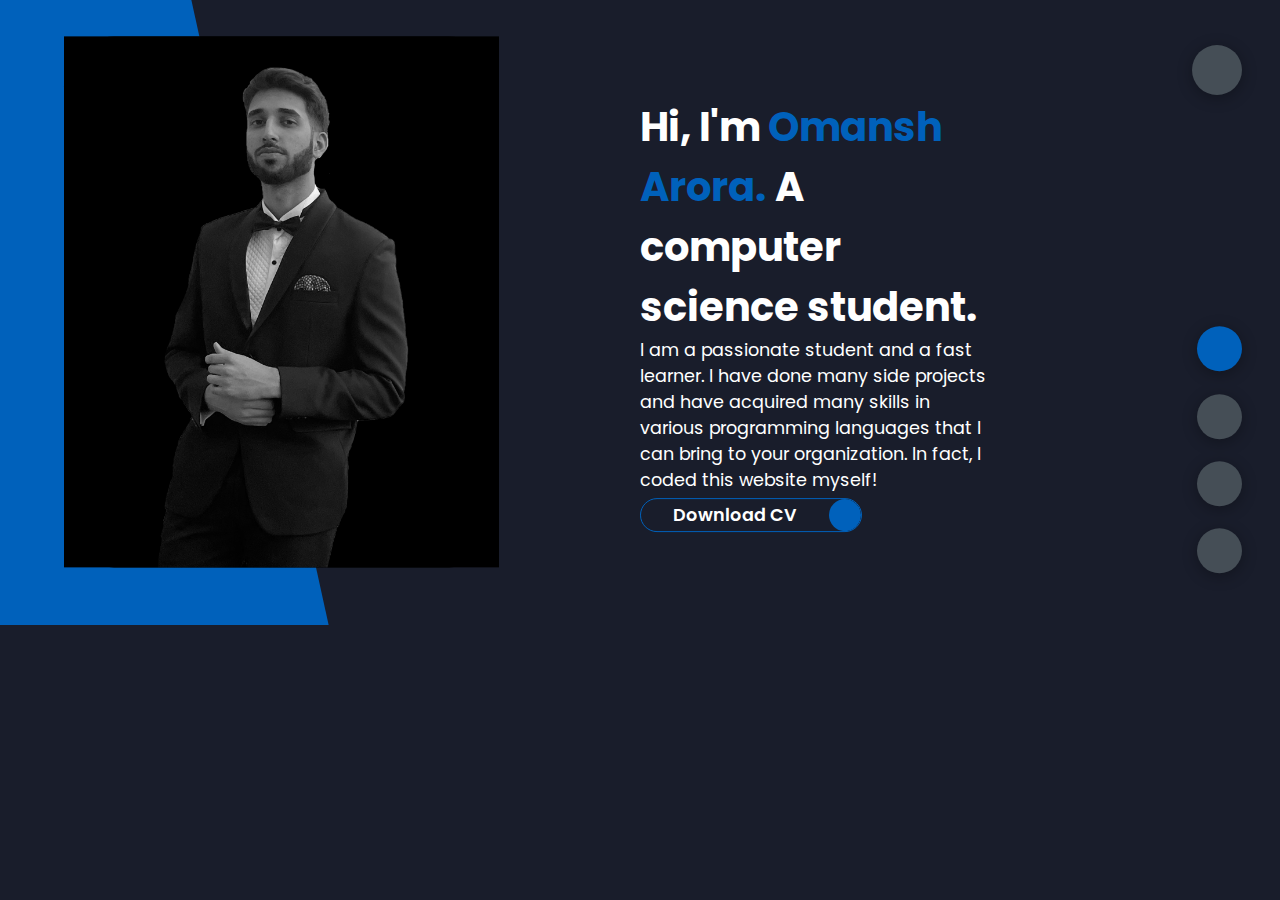
==== index.html @ 3473a6f6 "Update index.html" ====
<!DOCTYPE html>
<html lang="en">
<head>
    <meta charset="UTF-8">
    <meta http-equiv="X-UA-Compatible" content="IE=edge">
    <meta name="viewport" content="width=device-width, initial-scale=1.0">
    <title>Portfolio</title>
    <link rel = "stylesheet" href = "styles/styles.css">
    <link rel="stylesheet" href="https://cdnjs.cloudflare.com/ajax/libs/font-awesome/6.1.1/css/all.min.css" integrity="sha512-KfkfwYDsLkIlwQp6LFnl8zNdLGxu9YAA1QvwINks4PhcElQSvqcyVLLD9aMhXd13uQjoXtEKNosOWaZqXgel0g==" crossorigin="anonymous" referrerpolicy="no-referrer" />    <link rel="preconnect" href="https://fonts.googleapis.com">
    <link rel="preconnect" href="https://fonts.gstatic.com" crossorigin>
    <link href="https://fonts.googleapis.com/css2?family=Poppins:ital,wght@0,400;0,500;0,600;1,400&display=swap" rel="stylesheet">
</head>
<body class = "main-content">

    <header class="section sec1 header active1" id = home>
        <div class = "header-content">
            <div class="left-header">
                <div class="h-shape"></div>
                <div class="image">
                    <img src="img/hero.PNG" alt="">
                </div>
            </div>
        
            <div class="right-header">
                <h1 class="name">
                    Hi, I'm <span>Omansh Arora.</span>
                    A computer science student.
                </h1>
                <p>
                    I am a passionate student and a fast learner. I have done many side projects and have acquired many skills in various programming languages that I can bring to your organization. In fact, I coded this website myself!
                </p>
                <div class="btn-con">
                    <a href="cv/Omansh Arora - Resume.docx" class="main-btn" download="">
                        <span class="btn-text">Download CV</span>
                        <span class="btn-icon">
                        <i class="fas fa-download"></i>
                        </span>
                    </a>
                </div>
            </div>
        </div>
    </header>
    <main>
        <section class="section sec2 about" id = about>
            <div class="main-title">
                <h2>
                    About <span> me</span><span class="bg-text">my stats</span>
                </h2>
            </div>
            <div class="about-container">
                <div class="left-about">
                    <h4>Information About Me</h4>
                    <p>I am a student at SFU pursuing Bachelor's degree in Computer Science (3rd year).  In my most recent role, I had the opportunity to work at Electronic Arts as an Associate Software Developer. I am proficient in C++, Python & JAVA and my passion for IT is visible in the many side projects I have been working on including this personal e-portfolio, android app development etc.
                    <div class="btn-con">    
                        <a href="cv/Omansh Arora - Resume.docx" class="main-btn" download="">
                            <span class="btn-text">Download CV</span>
                            <span class="btn-icon">
                            <i class="fas fa-download"></i>
                            </span>
                        </a>
                    </div>
                </div>
                <div class="right-about">
                    <div class="about-item">
                        <div class="abt-text">
                            <p class="large-text">Various</p>
                            <p class="small-text">Projects<br />Completed</p>
                        </div>
                    </div>
                    <div class="about-item">
                        <div class="abt-text">
                            <p class="large-text">6+</p>
                            <p class="small-text">Languages<br />Profiency</p>
                        </div>
                    </div>
                    <div class="about-item">
                        <div class="abt-text">
                            <p class="large-text">CompTIA A+</p>
                            <p class="small-text">Certified<br /></p>
                        </div>
                    </div>
                    <div class="about-item">
                        <div class="abt-text">
                            <p class="large-text">2+</p>
                            <p class="small-text">years of experience<br /></p>
                        </div>
                    </div>
                </div>
            </div>
            <div class="about-stats">
                <h4 class="stat-title">My skills</h4>
                <div class="progress-bars">
                    <div class="progress-bar">
                        <p class="prog-title">Web Development (HTML, CSS, JavaScript, NodeJS, React)</p>
                        <div class="progress-con">
                            <p class="prog-text">70%</p>
                            <div class="progress">
                                <span class="html"></span>
                            </div>
                        </div>
                    </div>
                    <div class="progress-bar">
                        <p class="prog-title">C++</p>
                        <div class="progress-con">
                            <p class="prog-text">70%</p>
                            <div class="progress">
                                <span class="c"></span>
                            </div>
                        </div>
                    </div>
                    <div class="progress-bar">
                        <p class="prog-title">Python</p>
                        <div class="progress-con">
                            <p class="prog-text">70%</p>
                            <div class="progress">
                                <span class="py"></span>
                            </div>
                        </div>
                    </div>
                    <div class="progress-bar">
                        <p class="prog-title">Java</p>
                        <div class="progress-con">
                            <p class="prog-text">70%</p>
                            <div class="progress">
                                <span class="java"></span>
                            </div>
                        </div>
                    </div>
                    <div class="progress-bar">
                        <p class="prog-title">OOP</p>
                        <div class="progress-con">
                            <p class="prog-text">60%</p>
                            <div class="progress">
                                <span class="OOP"></span>
                            </div>
                        </div>
                    </div>
                    <div class="progress-bar">
                        <p class="prog-title">Servers / Rest API</p>
                        <div class="progress-con">
                            <p class="prog-text">50%</p>
                            <div class="progress">
                                <span class="DS"></span>
                            </div>
                        </div>
                    </div>
                    
                </div>
            </div>
            <h4 class="stat-title">My Timeline</h4>
            <div class="timeline">
                <div class="timeline-item">
                    <div class="tl-icon">
                        <i class="fas fa-briefcase"></i>
                    </div>
                    <p class="tl-duration">2021-2022</p>
                    <h5>Associate Software Engineer Co-op<span> Electronic Arts</span></h5>
                    <p class="tl-desc">
                        -	Created an automated testing suite for a web application using Python<br>
                        -	Created and deployed a Docker container for isolated testing<br>
                        -	Created a python wrapper library to imporve ease-of-use and efficiency<br>
                    </p>
                </div>
                <div class="timeline-item">
                    <div class="tl-icon">
                        <i class="fas fa-briefcase"></i>
                    </div>
                    <p class="tl-duration">2021-2022</p>
                    <h5>IT Specialist<span> SFU</span></h5>
                    <p class="tl-desc">
                        -	Solved and escalated service tickets through online ticketing software<br>
                        -	Assisted professors and students with issues over the phone<br>
                        -	Assisted walk-in students and professors with technology related problems<br>
                        -	Went to classrooms and lecture halls to troubleshoot problems<br>
                        -	Set up audio equipment for performances and meetings<br>
                    </p>
                </div>
                <div class="timeline-item">
                    <div class="tl-icon">
                        <i class="fas fa-briefcase"></i>
                    </div>
                    <p class="tl-duration">2019-2021</p>
                    <h5>Office Manager<span> Jerry Brar Mortgages</span></h5>
                    <p class="tl-desc">
                        -	Created Facebook and Instagram Ads that boosted new clients 45%<br>
                        -	Configured and created new mortgage applications with higher efficiency<br>
                        -	Created and monitored online forms and e-signature files<br>
                        -	Data entry and analysis that improved clarity and time management<br>
                        -	Maintained client-to-broker relations that brought in 68% more positive testimonials<br>
                        -	Provided basic IT and troubleshooting support<br>

                    </p>
                </div>
            </div>
        </section>
        <section class="section sec3 portfolio" id = portfolio>
            <div class="main-title">
                <h2>
                    My <span>Portfolio</span><span class="bg-text">my work</span>
                </h2>
                <p class="port-text">Here is some work I've done in various programming languages.</p>
                <div class="portfolios">
                    <div class ="port-item">
                        <div class="img">
                            <img src="img/papp.jpg" alt="parent app">
                        </div>
                        <div class="hover-items">
                            <h3>My github - all my projects</h3>
                            <div class="icons">
                                <a href="https://github.com/omansh-arora?tab=repositories" target="_blank" class="icon">
                                    <i class = "fab fa-github"></i>
                                </a>
                            </div>
                        </div>
                    </div>
                    
                </div>
            </div>
        </section>
        <section class="section sec5 contact" id = contact>
            <div class="contact-container">  
                <div class="main-title">
                    <h2>
                        contact <span> me</span><span class="bg-text">my stats</span>
                    </h2>
                </div>
                <div class="contact-content-con">
                    <div class="left-contact">
                        <h4>Contact me here</h4>
                        
                        <div class="contact-info">
                            <div class="contact-item">
                                <div class="icon">
                                    <i class = "fas fa-envelope"></i>
                                    Email
                                </div>
                                <p>
                                    : omansharora@yahoo.com
                                </p>
                            </div>
                            <div class="contact-item">
                                <div class="icon">
                                    <i class = "fas fa-phone"></i>
                                    Mobile
                                </div>
                                <p>
                                    : (778) 994-4215
                                </p>
                            </div>
                            <div class="contact-item">
                                <div class="icon">
                                    <i class = "fas fa-map-marker-alt"></i>
                                    Location
                                </div>
                                <p>
                                    : Surrey, BC, Canada
                                </p>
                            </div>
                            <div class="contact-item">
                                <div class="icon">
                                    <i class = "fas fa-graduation-cap"></i>
                                    Education
                                </div>
                                <p>
                                    : Simon Fraser University
                                </p>
                            </div>
                            <div class="contact-item">
                                <div class="icon">
                                    <i class = "fas fa-globe"></i>
                                    Languages
                                </div>
                                <p>
                                    : English, Hindi, Punjabi
                                </p>
                            </div>
                        </div>
                        <div class="contact-icons">
                            <div class="contact-icon">
                                <a href="fb" target="https://www.linkedin.com/in/omansh-arora-6a01951b4/">
                                    <i class="fab fa-linkedin"></i>
                                </a>
                                <a href="fb" target="https://github.com/omansh-arora?tab=repositories">
                                    <i class="fab fa-github"></i>
                                </a>

                            </div>
                        </div>

                    </div>
                    <div class="right-contact">
                        <form class = "contact-form" id="contact-form" data-netlify="true" method = "post">
                            <div class="input-control i-c-2">
                                <input type="text" required placeholder="YOUR NAME" name = "name">
                                <input type="email" required placeholder="YOUR EMAIL" name = "mail">
                            </div>
                            <div class="input-control">
                                <input type="text" required placeholder="ENTER SUBJECT" name = subject>
                            </div>
                            <div class="input-control">
                                <textarea name="message" id="" cols="15" rows="8" placeholder="Message here..."></textarea>
                            </div>
                                <button type = "submit" class="sbt-btn" form="contact-form"><div class="sbt-text">Submit</div></button>
                        </form>
                    </div>
                </div>
            </div>  
        </section>
    </main>

    <div class="controlls">
        <div class="control control-1 active-btn" data-id="home">
            <i class="fas fa-home"></i>
        </div>
        <div class="control control-2" data-id="about">
            <i class="fas fa-user"></i>
        </div>
        <div class="control control-3" data-id="portfolio">
            <i class="fas fa-briefcase"></i>
        </div>
        <div class="control control-4" data-id="contact">
            <i class="fas fa-envelope-open"></i>
        </div>
    </div>

    <div class="theme-btn">
        <i class="fas fa-adjust"></i>
    </div>
    
    <script src = "app.js"></script>
</body>
</html>
---- styles/styles.css ----
* {
  margin: 0;
  padding: 0;
  -webkit-box-sizing: border-box;
          box-sizing: border-box;
  list-style: none;
}

/* width */
::-webkit-scrollbar {
  width: 20px;
}

/* Track */
::-webkit-scrollbar-track {
  -webkit-box-shadow: inset 0 0 5px grey;
          box-shadow: inset 0 0 5px grey;
  border-radius: 10px;
}

/* Handle */
::-webkit-scrollbar-thumb {
  background: var(--color-secondary);
  border-radius: 10px;
}

:root {
  --color-primary: #191d2b;
  --color-secondary: #0061bb;
  --color-white: #FFFFFF;
  --color-black: #000;
  --color-grey0: #f8f8f8;
  --color-grey-1: #dbe1e8;
  --color-grey-2: #b2becd;
  --color-grey-3: #6c7983;
  --color-grey-4: #454e56;
  --color-grey-5: #2a2e35;
  --color-grey-6: #12181b;
  --br-sm-2: 14px;
  --tranny: all .4s ease-in-out;
  --box-shadow-1: 0 3px 15px rgba(0,0,0,.3)
;
}

.light-mode {
  --color-primary: #FFFFFF;
  --color-secondary: #08a765;
  --color-white: #454e56;
  --color-black: #000;
  --color-grey0: #f8f8f8;
  --color-grey-1: #6c7983;
  --color-grey-2: #6c7983;
  --color-grey-3: #6c7983;
  --color-grey-4: #454e56;
  --color-grey-5: #f8f8f8;
  --color-grey-6: #12181b;
  --br-sm-2: 14px;
  --tranny: all .4s ease-in-out;
  --box-shadow-1: 0 3px 15px rgba(0,0,0,.3)
;
}

body {
  background-color: var(--color-primary);
  font-family: 'Poppins', sans-serif;
  font-size: 1.1rem;
  color: var(--color-white);
  -webkit-transition: var(--tranny);
  transition: var(--tranny);
}

a {
  display: inline-block;
  text-decoration: none;
  color: inherit;
  font-family: inherit;
}

header {
  min-height: 100vh;
  color: var(--color-white);
}

section {
  min-height: 100vh;
  width: 100%;
  position: absolute;
  left: 0;
  top: 0;
  padding: 3rem 10rem;
}

.section {
  -webkit-transform: translateY(-100%) scale(0);
          transform: translateY(-100%) scale(0);
  -webkit-transition: var(--tranny);
  transition: var(--tranny);
  background-color: var(--color-primary);
}

.sec1 {
  display: none;
  -webkit-transform: translateY(0) scale(1);
          transform: translateY(0) scale(1);
}

.sec2 {
  display: none;
  -webkit-transform: translateY(0) scale(1);
          transform: translateY(0) scale(1);
}

.sec3 {
  display: none;
  -webkit-transform: translateY(0) scale(1);
          transform: translateY(0) scale(1);
}

.sec4 {
  display: none;
  -webkit-transform: translateY(0) scale(1);
          transform: translateY(0) scale(1);
}

.sec5 {
  display: none;
  -webkit-transform: translateY(0) scale(1);
          transform: translateY(0) scale(1);
}

.active1 {
  display: block;
  -webkit-animation: scaleAnim 1s ease-in-out;
          animation: scaleAnim 1s ease-in-out;
}

@-webkit-keyframes scaleAnim {
  0% {
    -webkit-transform: translateY(-100%) scaleY(0);
            transform: translateY(-100%) scaleY(0);
  }
  100% {
    -webkit-transform: translateY(0) scaleY(1);
            transform: translateY(0) scaleY(1);
  }
}

@keyframes scaleAnim {
  0% {
    -webkit-transform: translateY(-100%) scaleY(0);
            transform: translateY(-100%) scaleY(0);
  }
  100% {
    -webkit-transform: translateY(0) scaleY(1);
            transform: translateY(0) scaleY(1);
  }
}

.controlls {
  position: fixed;
  z-index: 10;
  top: 50%;
  right: 3%;
  display: -webkit-box;
  display: -ms-flexbox;
  display: flex;
  -webkit-box-orient: vertical;
  -webkit-box-direction: normal;
      -ms-flex-direction: column;
          flex-direction: column;
  -webkit-box-align: center;
      -ms-flex-align: center;
          align-items: center;
  -webkit-box-pack: center;
      -ms-flex-pack: center;
          justify-content: center;
  -webkit-transform: translateY(-50%);
          transform: translateY(-50%);
}

.controlls .active-btn {
  background-color: var(--color-secondary) !important;
  -webkit-transition: var(--tranny);
  transition: var(--tranny);
}

.controlls .active-btn i {
  color: var(--color-white) !important;
}

.controlls .control {
  padding: 1rem;
  cursor: pointer;
  background-color: var(--color-grey-4);
  width: 45px;
  height: 45px;
  border-radius: 50%;
  display: -webkit-box;
  display: -ms-flexbox;
  display: flex;
  -webkit-box-pack: center;
      -ms-flex-pack: center;
          justify-content: center;
  -webkit-box-align: center;
      -ms-flex-align: center;
          align-items: center;
  margin: .7rem 0;
  -webkit-box-shadow: var(--box-shadow-1);
          box-shadow: var(--box-shadow-1);
}

.controlls .control i {
  font-size: 1.2rem;
  color: var(--color-grey-2);
  pointer-events: none;
}

.header-content {
  display: -ms-grid;
  display: grid;
  -ms-grid-columns: (1fr)[2];
      grid-template-columns: repeat(2, 1fr);
  min-height: 100%;
}

.header-content .left-header {
  display: -webkit-box;
  display: -ms-flexbox;
  display: flex;
  -webkit-box-align: center;
      -ms-flex-align: center;
          align-items: center;
  position: relative;
}

.header-content .left-header .h-shape {
  -webkit-transition: var(--tranny);
  transition: var(--tranny);
  width: 65%;
  height: 100%;
  background-color: var(--color-secondary);
  position: absolute;
  left: 0;
  top: 0;
  z-index: -1;
  -webkit-clip-path: polygon(0 0, 46% 0, 79% 100%, 0% 100%);
          clip-path: polygon(0 0, 46% 0, 79% 100%, 0% 100%);
}

.header-content .left-header .image {
  border-radius: 50px;
  height: 85%;
  width: 68%;
  margin-left: 4rem;
  background-color: var(--color-black);
  -webkit-transition: var(--tranny);
  transition: var(--tranny);
  -webkit-transform: translateY(-2%);
          transform: translateY(-2%);
}

.header-content .left-header .image img {
  width: 100%;
  height: 100%;
  -o-object-fit: cover;
     object-fit: cover;
  -webkit-transition: var(--tranny);
  transition: var(--tranny);
  -webkit-filter: grayscale(100%);
          filter: grayscale(100%);
}

.header-content .left-header .image img:hover {
  -webkit-filter: grayscale(0);
          filter: grayscale(0);
}

.header-content .right-header {
  display: -webkit-box;
  display: -ms-flexbox;
  display: flex;
  -webkit-box-orient: vertical;
  -webkit-box-direction: normal;
      -ms-flex-direction: column;
          flex-direction: column;
  -webkit-box-pack: center;
      -ms-flex-pack: center;
          justify-content: center;
  padding-right: 18rem;
}

.header-content .right-header .name {
  font-size: 2.5rem;
}

.header-content .right-header .name span {
  color: var(--color-secondary);
}

.header-content .right-header .p {
  margin: 2rem 0;
  line-height: 2rem;
}

.about-container {
  display: -ms-grid;
  display: grid;
  -ms-grid-columns: (1fr)[2];
      grid-template-columns: repeat(2, 1fr);
  padding-top: 3.5rem;
  padding-bottom: 5rem;
}

.about-container .right-about {
  display: -ms-grid;
  display: grid;
  -ms-grid-columns: (1fr)[2];
      grid-template-columns: repeat(2, 1fr);
  grid-gap: 2rem;
}

.about-container .right-about .about-item {
  border: 1px solid var(--color-grey-5);
  border-radius: 5px;
  -webkit-transition: var(--tranny);
  transition: var(--tranny);
  -webkit-box-shadow: 1px 2pc 15px rgba(0, 0, 0, 0.1);
          box-shadow: 1px 2pc 15px rgba(0, 0, 0, 0.1);
}

.about-container .right-about .about-item:hover {
  cursor: default;
  -webkit-transform: translateY(-5px);
          transform: translateY(-5px);
  border: 1px solid var(--color-secondary);
}

.about-container .right-about .about-item .abt-text {
  padding: 1.1rem;
  display: -webkit-box;
  display: -ms-flexbox;
  display: flex;
  -webkit-box-orient: vertical;
  -webkit-box-direction: normal;
      -ms-flex-direction: column;
          flex-direction: column;
}

.about-container .right-about .about-item .abt-text .large-text {
  font-size: 3rem;
  font-weight: 700;
  color: var(--color-secondary);
}

.about-container .right-about .about-item .abt-text .small-text {
  padding-left: 3rem;
  position: relative;
  text-transform: uppercase;
  font-size: 1.2rem;
  color: var(--color-grey-1);
  letter-spacing: 2px;
}

.about-container .right-about .about-item .abt-text .small-text::before {
  content: '';
  position: absolute;
  left: 0;
  top: 15px;
  width: 2rem;
  height: 2px;
  background-color: var(--color-grey-5);
}

.about-container .left-about {
  padding-right: 5rem;
}

.about-container .left-about p {
  line-height: 2rem;
  padding: 1rem;
  color: var(--color-grey-1);
}

.about-container .left-about h4 {
  font-size: 1.5rem;
  text-transform: uppercase;
  text-align: center;
}

.about-stats {
  -webkit-transform: translateY(-10%);
          transform: translateY(-10%);
  padding-bottom: 4rem;
}

.about-stats .progress-bars {
  display: -ms-grid;
  display: grid;
  -ms-grid-columns: (1fr)[2];
      grid-template-columns: repeat(2, 1fr);
  grid-gap: 2rem;
}

.about-stats .progress-bars .progress-bar {
  display: -webkit-box;
  display: -ms-flexbox;
  display: flex;
  -webkit-box-orient: vertical;
  -webkit-box-direction: normal;
      -ms-flex-direction: column;
          flex-direction: column;
}

.about-stats .progress-bars .progress-bar .prog-title {
  text-transform: uppercase;
  font-weight: 500;
}

.about-stats .progress-bars .progress-bar .progress-con {
  display: -webkit-box;
  display: -ms-flexbox;
  display: flex;
  -webkit-box-align: center;
      -ms-flex-align: center;
          align-items: center;
}

.about-stats .progress-bars .progress-bar .progress-con .prog-text {
  color: var(--color-grey-2);
}

.about-stats .progress-bars .progress-bar .progress-con .progress {
  border-radius: 5px;
  width: 100%;
  height: .45rem;
  background-color: var(--color-grey-4);
  position: relative;
  margin-left: 1rem;
}

.about-stats .progress-bars .progress-bar .progress-con .progress span {
  border-radius: 5px;
  position: absolute;
  top: 0;
  left: 0;
  height: 100%;
  background-color: var(--color-secondary);
  -webkit-transition: var(--tranny);
  transition: var(--tranny);
  width: 60%;
}

.about-stats .progress-bars .progress-bar .progress-con .progress .html {
  width: 50%;
}

.about-stats .progress-bars .progress-bar .progress-con .progress .c {
  width: 70%;
}

.about-stats .progress-bars .progress-bar .progress-con .progress .py {
  width: 60%;
}

.about-stats .progress-bars .progress-bar .progress-con .progress .java {
  width: 70%;
}

.about-stats .progress-bars .progress-bar .progress-con .progress .OOP {
  width: 60%;
}

.about-stats .progress-bars .progress-bar .progress-con .progress .DS {
  width: 50%;
}

.btn-con {
  display: -webkit-box;
  display: -ms-flexbox;
  display: flex;
  -ms-flex-item-align: start;
      align-self: flex-start;
}

.theme-btn {
  top: 5%;
  right: 3%;
  width: 70px;
  height: 70px;
  border-radius: 50%;
  background-color: var(--color-grey-4);
  cursor: pointer;
  position: fixed;
  display: -webkit-box;
  display: -ms-flexbox;
  display: flex;
  -webkit-box-pack: center;
      -ms-flex-pack: center;
          justify-content: center;
  -webkit-box-align: center;
      -ms-flex-align: center;
          align-items: center;
  -webkit-box-shadow: 0 3px 15px rgba(0, 0, 0, 0.3);
          box-shadow: 0 3px 15px rgba(0, 0, 0, 0.3);
  -webkit-transition: all .1s ease-in-out;
  transition: all .1s ease-in-out;
}

.theme-btn:active {
  -webkit-transform: translateY(-5px);
          transform: translateY(-5px);
}

.theme-btn i {
  font-size: 1.4rem;
  color: var(--color-grey-2);
  pointer-events: none;
}

.main-btn {
  border-radius: 30px;
  color: inherit;
  font-weight: 600;
  position: relative;
  border: 1px solid var(--color-secondary);
  display: -webkit-box;
  display: -ms-flexbox;
  display: flex;
  -ms-flex-item-align: start;
      align-self: flex-start;
  display: flex;
  -webkit-box-align: center;
      -ms-flex-align: center;
          align-items: center;
  overflow: hidden;
  -webkit-transform: translateY(15%);
          transform: translateY(15%);
}

.main-btn .btn-text {
  padding: 0 2rem;
}

.main-btn .btn-icon {
  background-color: var(--color-secondary);
  display: -webkit-box;
  display: -ms-flexbox;
  display: flex;
  -webkit-box-align: center;
      -ms-flex-align: center;
          align-items: center;
  -webkit-box-pack: center;
      -ms-flex-pack: center;
          justify-content: center;
  border-radius: 50%;
  padding: 1rem;
}

.main-btn::before {
  content: '';
  position: absolute;
  top: 0;
  right: 0;
  -webkit-transform: translateX(100%);
          transform: translateX(100%);
  -webkit-transition: var(--tranny);
  transition: var(--tranny);
  z-index: -1;
}

.main-btn:hover {
  -webkit-transition: var(--tranny);
  transition: var(--tranny);
}

.main-btn:hover::before {
  width: 100%;
  height: 100%;
  background-color: var(--color-secondary);
  -webkit-transform: translateX(0);
          transform: translateX(0);
}

.main-title {
  text-align: center;
}

.main-title h2 {
  position: relative;
  text-transform: uppercase;
  font-size: 3.5rem;
  font-weight: 700;
}

.main-title h2 span {
  color: var(--color-secondary);
}

.main-title h2 .bg-text {
  position: absolute;
  top: 50%;
  left: 50%;
  color: var(--color-grey-5);
  -webkit-transition: var(--tranny);
  transition: var(--tranny);
  z-index: -1;
  -webkit-transform: translate(-50%, -50%);
          transform: translate(-50%, -50%);
  font-weight: 800;
  font-size: 5rem;
}

.stat-title {
  text-transform: uppercase;
  font-size: 1.4rem;
  text-align: center;
  padding: 3.5rem 0;
  position: relative;
}

.stat-title::before {
  content: '';
  left: 50%;
  top: 0%;
  width: 40%;
  height: 1px;
  background-color: var(--color-grey-5);
  -webkit-transform: translateX(-50%);
          transform: translateX(-50%);
  position: absolute;
}

.timeline {
  display: -ms-grid;
  display: grid;
  -ms-grid-columns: (1fr)[2];
      grid-template-columns: repeat(2, 1fr);
  grid-gap: 2rem;
  padding-bottom: 3rem;
}

.timeline .timeline-item {
  position: relative;
  padding-left: 3rem;
  border-left: 1px solid var(--color-grey-5);
}

.timeline .timeline-item .tl-icon {
  position: absolute;
  left: -27px;
  top: 0;
  background-color: var(--color-secondary);
  width: 50px;
  height: 50px;
  border-radius: 50%;
  display: -webkit-box;
  display: -ms-flexbox;
  display: flex;
  -webkit-box-align: center;
      -ms-flex-align: center;
          align-items: center;
  -webkit-box-pack: center;
      -ms-flex-pack: center;
          justify-content: center;
}

.timeline .timeline-item .tl-icon i {
  font-size: 1.3rem;
}

.timeline .timeline-item .tl-duration {
  padding: .2rem .6rem;
  background-color: var(--color-grey-5);
  border-radius: 15px;
  display: inline-block;
  font-size: .8rem;
  text-transform: uppercase;
  font-weight: 500;
}

.timeline .timeline-item h5 {
  padding: 1rem 0;
  text-transform: uppercase;
  font-size: 1.3rem;
  font-weight: 600;
}

.timeline .timeline-item h5 span {
  color: var(--color-grey-2);
  font-weight: 500;
  font-size: 1.2rem;
}

.timeline .timeline-item p {
  color: var(--color-grey-2);
}

.port-text {
  padding: 2rem 0;
  text-align: center;
}

.portfolios {
  display: -ms-grid;
  display: grid;
  -ms-grid-columns: (1fr)[3];
      grid-template-columns: repeat(3, 1fr);
  grid-gap: 2rem;
  margin-top: 3rem;
}

.portfolios .port-item {
  position: relative;
  border-radius: 15px;
}

.portfolios .port-item img {
  width: 100%;
  height: 300px;
  -o-object-fit: cover;
     object-fit: cover;
  border-radius: 15px;
}

.portfolios .port-item .hover-items {
  width: 100%;
  height: 100%;
  background-color: var(--color-secondary);
  position: absolute;
  left: 0;
  top: 0;
  border-radius: 15px;
  display: -webkit-box;
  display: -ms-flexbox;
  display: flex;
  -webkit-box-pack: center;
      -ms-flex-pack: center;
          justify-content: center;
  -webkit-box-align: center;
      -ms-flex-align: center;
          align-items: center;
  -webkit-box-orient: vertical;
  -webkit-box-direction: normal;
      -ms-flex-direction: column;
          flex-direction: column;
  opacity: 0;
  -webkit-transform: scale(0);
          transform: scale(0);
  -webkit-transition: var(--tranny);
  transition: var(--tranny);
}

.portfolios .port-item .hover-items h3 {
  font-size: 1.1rem;
  color: var(--color-white);
  margin-bottom: 1.1rem;
}

.portfolios .port-item .hover-items .icons {
  display: -webkit-box;
  display: -ms-flexbox;
  display: flex;
  -webkit-box-pack: center;
      -ms-flex-pack: center;
          justify-content: center;
  -webkit-box-align: center;
      -ms-flex-align: center;
          align-items: center;
}

.portfolios .port-item .hover-items .icons .icon {
  background-color: var(--color-primary);
  border-radius: 50%;
  width: 50px;
  height: 50px;
  display: -webkit-box;
  display: -ms-flexbox;
  display: flex;
  -webkit-box-align: center;
      -ms-flex-align: center;
          align-items: center;
  -webkit-box-pack: center;
      -ms-flex-pack: center;
          justify-content: center;
  margin: 0 1rem;
  cursor: pointer;
  -webkit-transition: var(--tranny);
  transition: var(--tranny);
}

.portfolios .port-item .hover-items .icons .icon i {
  font-size: 1.1rem;
  color: var(--color-white);
  margin: 0 1rem;
}

.portfolios .port-item .hover-items .icons .icon:hover {
  background-color: var(--color-white);
}

.portfolios .port-item .hover-items .icons .icon:hover i {
  color: var(--color-primary);
}

.port-item:hover .hover-items {
  opacity: 1;
  -webkit-transform: scale(1);
          transform: scale(1);
}

.contact-content-con {
  padding: 3.5rem 0;
  display: -webkit-box;
  display: -ms-flexbox;
  display: flex;
  padding-top: 3.5rem;
}

.contact-content-con .left-contact {
  -webkit-box-flex: 2;
      -ms-flex: 2;
          flex: 2;
}

.contact-content-con .left-contact h4 {
  margin-top: 1rem;
  font-size: 2rem;
  text-transform: uppercase;
}

.contact-content-con .left-contact p {
  margin: 1rem 0;
  line-height: 2rem;
}

.contact-content-con .left-contact .contact-info .contact-item {
  display: -webkit-box;
  display: -ms-flexbox;
  display: flex;
  -webkit-box-align: center;
      -ms-flex-align: center;
          align-items: center;
  -webkit-box-pack: justify;
      -ms-flex-pack: justify;
          justify-content: space-between;
}

.contact-content-con .left-contact .contact-info .contact-item p {
  margin: .3rem 0 !important;
  padding: 0 !important;
  font-size: 1rem;
}

.contact-content-con .left-contact .contact-info .contact-item .icon {
  display: -ms-grid;
  display: grid;
  -ms-grid-columns: 40px 1fr;
      grid-template-columns: 40px 1fr;
}

.contact-content-con .left-contact .contact-info .contact-item .icon i {
  display: -webkit-box;
  display: -ms-flexbox;
  display: flex;
  -webkit-box-align: center;
      -ms-flex-align: center;
          align-items: center;
  font-size: 1.3rem;
}

.contact-content-con .left-contact .contact-icon {
  display: -webkit-box;
  display: -ms-flexbox;
  display: flex;
  margin-top: 2rem;
}

.contact-content-con .left-contact .contact-icon a {
  display: -webkit-box;
  display: -ms-flexbox;
  display: flex;
  -webkit-box-align: center;
      -ms-flex-align: center;
          align-items: center;
  color: var(--color-white);
  background-color: var(--color-grey-5);
  -webkit-box-pack: center;
      -ms-flex-pack: center;
          justify-content: center;
  cursor: pointer;
  width: 50px;
  height: 50px;
  border-radius: 50%;
  margin: 0 .4rem;
  -webkit-transition: var(--tranny);
  transition: var(--tranny);
}

.contact-content-con .left-contact .contact-icon a:hover {
  background-color: var(--color-secondary);
}

.contact-content-con .left-contact .contact-icon a:hover i {
  color: var(--color-primary);
}

.contact-content-con .left-contact .contact-icon a i {
  display: -webkit-box;
  display: -ms-flexbox;
  display: flex;
  -webkit-box-align: center;
      -ms-flex-align: center;
          align-items: center;
  -webkit-box-pack: center;
      -ms-flex-pack: center;
          justify-content: center;
  font-size: 1.3rem;
}

.contact-content-con .right-contact {
  -webkit-box-flex: 3;
      -ms-flex: 3;
          flex: 3;
  margin-left: 3rem;
}

.contact-content-con .right-contact .input-control {
  margin: 1.1rem 0;
}

.contact-content-con .right-contact .input-control input, .contact-content-con .right-contact .input-control textarea {
  border-radius: 30px;
  font-weight: inherit;
  font-size: inherit;
  font-family: inherit;
  padding: .8rem 1.1rem;
  outline: none;
  border: none;
  background-color: var(--color-grey-5);
  color: var(--color-white);
  width: 100%;
  resize: none;
}

.contact-content-con .right-contact .i-c-2 {
  display: -webkit-box;
  display: -ms-flexbox;
  display: flex;
}

.contact-content-con .right-contact .i-c-2 :last-child {
  margin-left: 1.1rem;
}

.contact-content-con .right-contact .submit-btn {
  display: -webkit-box;
  display: -ms-flexbox;
  display: flex;
  -webkit-box-pack: start;
      -ms-flex-pack: start;
          justify-content: flex-start;
}

.contact-content-con .right-contact .submit-btn button {
  background-color: var(--color-primary);
  height: 3rem !important;
  text-align: center;
}

.arrow {
  top: 15%;
  right: 1%;
  position: fixed;
  width: 70px;
  height: 70px;
  display: -webkit-box;
  display: -ms-flexbox;
  display: flex;
  -webkit-box-pack: center;
      -ms-flex-pack: center;
          justify-content: center;
  -webkit-box-align: center;
      -ms-flex-align: center;
          align-items: center;
}

.arrow i {
  font-weight: 1.1rem;
}

.arrow i h1 {
  display: -webkit-box;
  display: -ms-flexbox;
  display: flex;
  -webkit-box-align: center;
      -ms-flex-align: center;
          align-items: center;
  -webkit-box-pack: center;
      -ms-flex-pack: center;
          justify-content: center;
  padding-top: 1rem;
  margin-right: 2rem;
  font-size: 1rem;
}

.sbt-btn {
  background-color: var(--color-primary);
  color: var(--color-white);
  border-radius: 30px;
  position: relative;
  border: 1px solid var(--color-secondary);
  display: -webkit-box;
  display: -ms-flexbox;
  display: flex;
  -webkit-box-align: center;
      -ms-flex-align: center;
          align-items: center;
  overflow: hidden;
  -webkit-transform: translateY(15%);
          transform: translateY(15%);
  width: 10rem;
  height: 3rem;
  font-family: inherit;
  font-size: 1rem;
  text-align: center;
}

.sbt-btn .sbt-text {
  position: relative;
  -webkit-transform: translateX(85%);
          transform: translateX(85%);
}

.sbt-btn .btn-text {
  padding: 0 2rem;
}

.sbt-btn .btn-icon {
  background-color: var(--color-secondary);
  display: -webkit-box;
  display: -ms-flexbox;
  display: flex;
  -webkit-box-align: center;
      -ms-flex-align: center;
          align-items: center;
  -webkit-box-pack: center;
      -ms-flex-pack: center;
          justify-content: center;
  border-radius: 50%;
  padding: 1rem;
}

.sbt-btn::before {
  content: '';
  position: absolute;
  top: 0;
  right: 0;
  -webkit-transform: translateX(100%);
          transform: translateX(100%);
  -webkit-transition: var(--tranny);
  transition: var(--tranny);
  z-index: -1;
}

.sbt-btn:hover {
  -webkit-transition: var(--tranny);
  transition: var(--tranny);
}

.sbt-btn:hover::before {
  width: 100%;
  height: 100%;
  background-color: var(--color-secondary);
  -webkit-transform: translateX(0);
          transform: translateX(0);
}

@media screen and (max-width: 800px) {
  header {
    padding: 0;
  }
  header .right-header {
    padding: 2rem !important;
  }
  .theme-btn {
    width: 50px;
    height: 50px;
  }
  .header-content {
    -ms-grid-columns: 1fr;
        grid-template-columns: 1fr;
    padding-bottom: 6rem;
  }
  .left-header .h-shape {
    display: none;
  }
  .right-header {
    -ms-grid-row: 1;
    grid-row: 1;
    width: 90%;
    margin: 0 auto;
  }
  .right-header .name {
    font-size: 2.5rem !important;
  }
  .header-content .left-header .image {
    margin: 0 auto;
    width: 90%;
  }
  .about-container {
    -ms-grid-columns: 1fr;
        grid-template-columns: 1fr;
  }
  .about-container .right-about {
    padding-top: 2.5rem;
    -ms-grid-columns: 1fr;
        grid-template-columns: 1fr;
  }
  .timeline {
    -ms-grid-columns: 1fr;
        grid-template-columns: 1fr;
    padding-bottom: 6rem;
  }
  .about-stats .progress-bars {
    -ms-grid-columns: 1fr;
        grid-template-columns: 1fr;
  }
  .portfolios {
    -ms-grid-columns: 1fr;
        grid-template-columns: 1fr;
    padding-bottom: 6rem;
  }
  .contact-content-con {
    -webkit-box-orient: vertical;
    -webkit-box-direction: normal;
        -ms-flex-direction: column;
            flex-direction: column;
  }
  .contact-content-con .right-contact {
    margin-left: 0;
    margin-top: 2.5rem;
  }
  .contact-content-con .right-contact .i-c-2 {
    -webkit-box-orient: vertical;
    -webkit-box-direction: normal;
        -ms-flex-direction: column;
            flex-direction: column;
  }
  .contact-content-con .right-contact .i-c-2 :last-child {
    margin-left: 0 !important;
    margin-top: 1.1rem !important;
  }
  .section {
    padding: 2rem 2.5rem !important;
  }
  .main-title h2 {
    font-size: 2.5rem;
  }
  .main-title h2 span {
    font-size: 2.5rem;
  }
  .main-title h2 .bg-text {
    font-size: 3.5rem;
  }
  .controlls {
    top: auto;
    bottom: 0;
    -webkit-box-orient: horizontal;
    -webkit-box-direction: normal;
        -ms-flex-direction: row;
            flex-direction: row;
    -webkit-box-pack: center;
        -ms-flex-pack: center;
            justify-content: center;
    left: 50%;
    -webkit-transform: translateX(-50%);
            transform: translateX(-50%);
    width: 100%;
    background-color: var(--color-grey-5);
  }
  .controlls .control {
    margin: 1rem .3rem;
  }
}

@media screen and (max-width: 1280px) {
  .sec5 {
    padding: 3rem 6rem !important;
  }
  .portfolios {
    -ms-grid-columns: (1fr)[2];
        grid-template-columns: repeat(2, 1fr);
    padding-bottom: 6rem;
  }
  .theme-btn {
    width: 50px;
    height: 50px;
  }
  .theme-btn i {
    font-size: 1rem;
  }
}
/*# sourceMappingURL=styles.css.map */
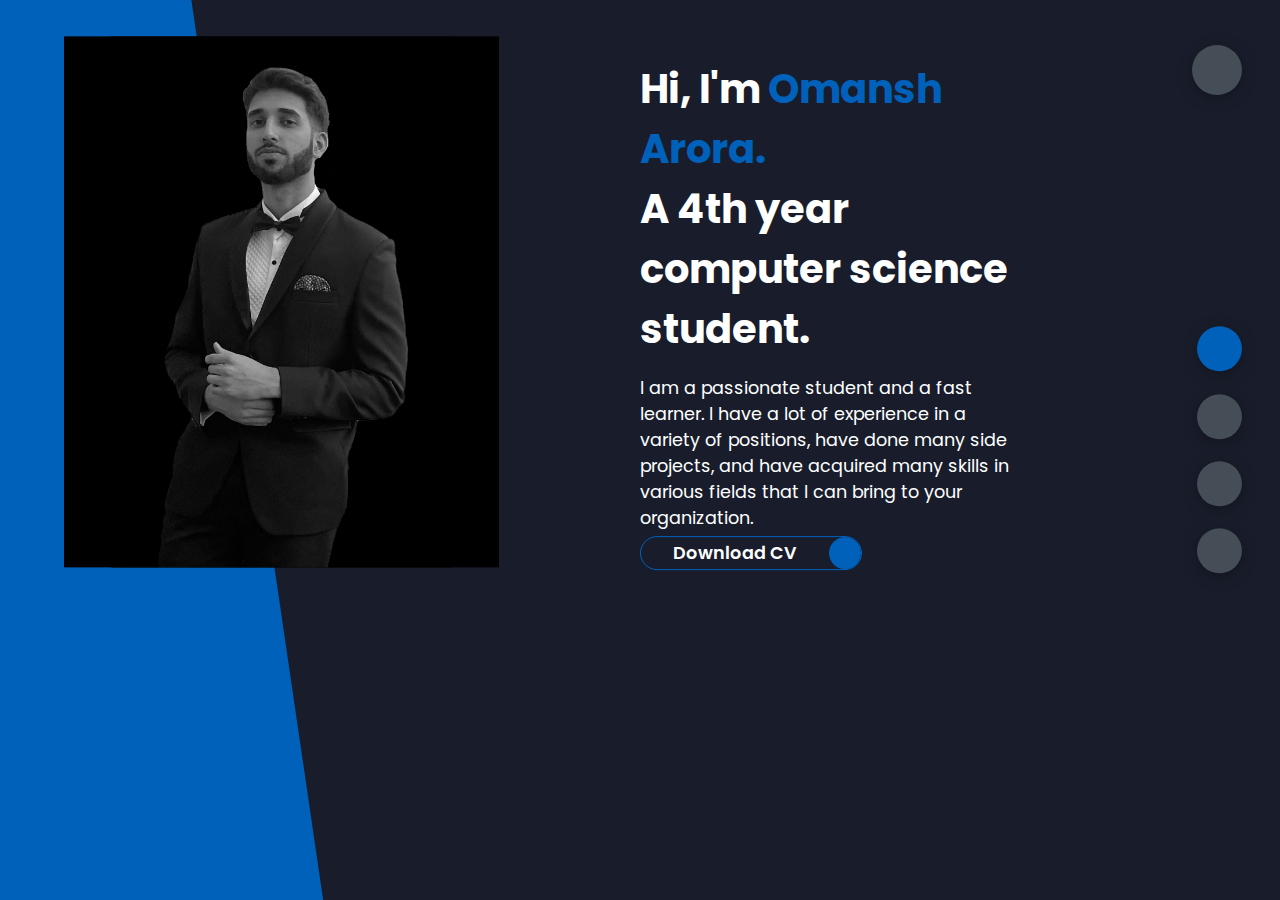
==== commit b8d31e40: "yktv" ====
--- a/index.html
+++ b/index.html
@@ -1,39 +1,47 @@
 <!DOCTYPE html>
 <html lang="en">
+
 <head>
     <meta charset="UTF-8">
     <meta http-equiv="X-UA-Compatible" content="IE=edge">
     <meta name="viewport" content="width=device-width, initial-scale=1.0">
     <title>Portfolio</title>
-    <link rel = "stylesheet" href = "styles/styles.css">
-    <link rel="stylesheet" href="https://cdnjs.cloudflare.com/ajax/libs/font-awesome/6.1.1/css/all.min.css" integrity="sha512-KfkfwYDsLkIlwQp6LFnl8zNdLGxu9YAA1QvwINks4PhcElQSvqcyVLLD9aMhXd13uQjoXtEKNosOWaZqXgel0g==" crossorigin="anonymous" referrerpolicy="no-referrer" />    <link rel="preconnect" href="https://fonts.googleapis.com">
+    <link rel="stylesheet" href="styles/styles.css">
+    <link rel="stylesheet" href="https://cdnjs.cloudflare.com/ajax/libs/font-awesome/6.1.1/css/all.min.css"
+        integrity="sha512-KfkfwYDsLkIlwQp6LFnl8zNdLGxu9YAA1QvwINks4PhcElQSvqcyVLLD9aMhXd13uQjoXtEKNosOWaZqXgel0g=="
+        crossorigin="anonymous" referrerpolicy="no-referrer" />
+    <link rel="preconnect" href="https://fonts.googleapis.com">
     <link rel="preconnect" href="https://fonts.gstatic.com" crossorigin>
-    <link href="https://fonts.googleapis.com/css2?family=Poppins:ital,wght@0,400;0,500;0,600;1,400&display=swap" rel="stylesheet">
+    <link href="https://fonts.googleapis.com/css2?family=Poppins:ital,wght@0,400;0,500;0,600;1,400&display=swap"
+        rel="stylesheet">
 </head>
-<body class = "main-content">
-
-    <header class="section sec1 header active1" id = home>
-        <div class = "header-content">
+
+<body class="main-content">
+
+    <header class="section sec1 header active1" id=home>
+        <div class="header-content">
             <div class="left-header">
                 <div class="h-shape"></div>
                 <div class="image">
                     <img src="img/hero.PNG" alt="">
                 </div>
             </div>
-        
+
             <div class="right-header">
                 <h1 class="name">
-                    Hi, I'm <span>Omansh Arora.</span>
-                    A computer science student.
+                    Hi, I'm <span>Omansh Arora.</span><br>
+                    A 4th year computer science student.
                 </h1>
                 <p>
-                    I am a passionate student and a fast learner. I have done many side projects and have acquired many skills in various programming languages that I can bring to your organization. In fact, I coded this website myself!
+                    I am a passionate student and a fast learner. I have a lot of experience in a variety of positions,
+                    have done many side projects, and have acquired many
+                    skills in various fields that I can bring to your organization.
                 </p>
                 <div class="btn-con">
-                    <a href="cv/Omansh Arora - Resume.docx" class="main-btn" download="">
+                    <a href="cv/Resume_Omansh_Arora_Current.pdf" class="main-btn" download="">
                         <span class="btn-text">Download CV</span>
                         <span class="btn-icon">
-                        <i class="fas fa-download"></i>
+                            <i class="fas fa-download"></i>
                         </span>
                     </a>
                 </div>
@@ -41,237 +49,272 @@
         </div>
     </header>
     <main>
-        <section class="section sec2 about" id = about>
+        <section class="section sec2 about" id=about>
             <div class="main-title">
                 <h2>
-                    About <span> me</span><span class="bg-text">my stats</span>
+                    About <span> me</span><span class="bg-text">about me</span>
                 </h2>
             </div>
-            <div class="about-container">
-                <div class="left-about">
-                    <h4>Information About Me</h4>
-                    <p>I am a student at SFU pursuing Bachelor's degree in Computer Science (3rd year).  In my most recent role, I had the opportunity to work at Electronic Arts as an Associate Software Developer. I am proficient in C++, Python & JAVA and my passion for IT is visible in the many side projects I have been working on including this personal e-portfolio, android app development etc.
-                    <div class="btn-con">    
-                        <a href="cv/Omansh Arora - Resume.docx" class="main-btn" download="">
-                            <span class="btn-text">Download CV</span>
-                            <span class="btn-icon">
-                            <i class="fas fa-download"></i>
-                            </span>
-                        </a>
-                    </div>
-                </div>
-                <div class="right-about">
-                    <div class="about-item">
-                        <div class="abt-text">
-                            <p class="large-text">Various</p>
-                            <p class="small-text">Projects<br />Completed</p>
-                        </div>
-                    </div>
-                    <div class="about-item">
-                        <div class="abt-text">
-                            <p class="large-text">6+</p>
-                            <p class="small-text">Languages<br />Profiency</p>
-                        </div>
-                    </div>
-                    <div class="about-item">
-                        <div class="abt-text">
-                            <p class="large-text">CompTIA A+</p>
-                            <p class="small-text">Certified<br /></p>
-                        </div>
-                    </div>
-                    <div class="about-item">
-                        <div class="abt-text">
-                            <p class="large-text">2+</p>
-                            <p class="small-text">years of experience<br /></p>
-                        </div>
-                    </div>
-                </div>
-            </div>
+
             <div class="about-stats">
-                <h4 class="stat-title">My skills</h4>
-                <div class="progress-bars">
-                    <div class="progress-bar">
-                        <p class="prog-title">Web Development (HTML, CSS, JavaScript, NodeJS, React)</p>
-                        <div class="progress-con">
-                            <p class="prog-text">70%</p>
-                            <div class="progress">
-                                <span class="html"></span>
-                            </div>
-                        </div>
-                    </div>
-                    <div class="progress-bar">
-                        <p class="prog-title">C++</p>
-                        <div class="progress-con">
-                            <p class="prog-text">70%</p>
-                            <div class="progress">
-                                <span class="c"></span>
-                            </div>
-                        </div>
-                    </div>
-                    <div class="progress-bar">
-                        <p class="prog-title">Python</p>
-                        <div class="progress-con">
-                            <p class="prog-text">70%</p>
-                            <div class="progress">
-                                <span class="py"></span>
-                            </div>
-                        </div>
-                    </div>
-                    <div class="progress-bar">
-                        <p class="prog-title">Java</p>
-                        <div class="progress-con">
-                            <p class="prog-text">70%</p>
-                            <div class="progress">
-                                <span class="java"></span>
-                            </div>
-                        </div>
-                    </div>
-                    <div class="progress-bar">
-                        <p class="prog-title">OOP</p>
-                        <div class="progress-con">
-                            <p class="prog-text">60%</p>
-                            <div class="progress">
-                                <span class="OOP"></span>
-                            </div>
-                        </div>
-                    </div>
-                    <div class="progress-bar">
-                        <p class="prog-title">Servers / Rest API</p>
-                        <div class="progress-con">
-                            <p class="prog-text">50%</p>
-                            <div class="progress">
-                                <span class="DS"></span>
-                            </div>
-                        </div>
-                    </div>
-                    
-                </div>
-            </div>
-            <h4 class="stat-title">My Timeline</h4>
+                <h2 class="stat-title">My skills</h4>
+                    <div class="skills">
+                        <h4 class="skill-header">Languages:
+                </h2>
+                <p>Python, Java, C++, HTML/CSS, JavaScript, HCL, SQL, Golang, Ruby, NoSQL</p><br>
+
+                <h4 class="skill-header">Developer Tools:</h2>
+                    <p>VS Code, Visual Studio, Android Studio, IntelliJ</p><br>
+
+                    <h4 class="skill-header">Technologies/Frameworks:</h2>
+                        <p>Terraform, Datadog, React.JS, Express.JS, Node.JS, AWS (S3, RDS, EC2), Spring, Docker, JUnit,
+                            Pytest, DBMS, Nginx</p>
+                        <br>
+                        <h4 class="skill-header">Project Management:</h2>
+                            <p>AGILE, SCRUM, JIRA, GitHub, GitLab</p><br>
+            </div>
+
+            </div>
+            <h4 class="tl-title">My Experience</h4>
             <div class="timeline">
                 <div class="timeline-item">
                     <div class="tl-icon">
                         <i class="fas fa-briefcase"></i>
                     </div>
-                    <p class="tl-duration">2021-2022</p>
-                    <h5>Associate Software Engineer Co-op<span> Electronic Arts</span></h5>
+                    <p class="tl-duration">2023 - 8 months</p>
+                    <h5>Cloud DevOps Engineer Co-op<br><span> Samsung Research</span></h5>
                     <p class="tl-desc">
-                        -	Created an automated testing suite for a web application using Python<br>
-                        -	Created and deployed a Docker container for isolated testing<br>
-                        -	Created a python wrapper library to imporve ease-of-use and efficiency<br>
+                        - Designed and implemented a Python program for analyzing and fortifying AWS security groups,
+                        contributing to a more
+                        secure and compliant cloud environment.<br><br>
+                        - Engineered automated synthetic monitoring using Python and AWS Lambda, ensuring the
+                        reliability and availability
+                        of Samsung Knox’s website.<br><br>
+                        - Proficient in creating and managing infrastructure using Terraform, including the
+                        implementation of Datadog monitors
+                        for effective performance monitoring.<br><br>
+                        - Created a robust Terraform policy infrastructure using OPA and Rego to ensure that any new AWS
+                        resources created
+                        comply with security standards.<br><br>
+                        - Developed Bash scripts to automate complex tasks, streamlining operational workflows and
+                        improving overall efficiency.<br><br>
                     </p>
                 </div>
                 <div class="timeline-item">
                     <div class="tl-icon">
                         <i class="fas fa-briefcase"></i>
                     </div>
-                    <p class="tl-duration">2021-2022</p>
-                    <h5>IT Specialist<span> SFU</span></h5>
+                    <p class="tl-duration">2022 - 4 months</p>
+                    <h5>Associate Software Engineer Co-op<br><span>Electronic Arts</span></h5>
                     <p class="tl-desc">
-                        -	Solved and escalated service tickets through online ticketing software<br>
-                        -	Assisted professors and students with issues over the phone<br>
-                        -	Assisted walk-in students and professors with technology related problems<br>
-                        -	Went to classrooms and lecture halls to troubleshoot problems<br>
-                        -	Set up audio equipment for performances and meetings<br>
+                        - Designed and implemented a comprehensive automated test suite with 100+ tests in Python to
+                        rigorously test a
+                        proprietary web application, ensuring the elimination of any potential bugs.<br><br>
+                        - Developed a Python wrapper library to enable tech artists to interact seamlessly with the
+                        API.<br><br>
+                        - Built and deployed Docker containers, and created a network bridge, in order to provide a
+                        secure testing environment.<br><br>
+                        that was utilized in the CI/CD pipeline and formed an integral part of the team’s routine
+                        testing processes.
+                        - Adhered to AGILE principles, actively participating in weekly SPRINT meetings, fostering a
+                        collaborative team
+                        environment to drive progress.<br><br>
+                        - Received a glowing performance evaluation from my supervisor and was nominated for the Co-op
+                        student of the year
+                        award in recognition of my outstanding contributions to the team’s success.<br><br>
                     </p>
                 </div>
                 <div class="timeline-item">
                     <div class="tl-icon">
                         <i class="fas fa-briefcase"></i>
                     </div>
-                    <p class="tl-duration">2019-2021</p>
-                    <h5>Office Manager<span> Jerry Brar Mortgages</span></h5>
+                    <p class="tl-duration">2021</p>
+                    <h5>IT Specialist<br><span> SFU</span></h5>
                     <p class="tl-desc">
-                        -	Created Facebook and Instagram Ads that boosted new clients 45%<br>
-                        -	Configured and created new mortgage applications with higher efficiency<br>
-                        -	Created and monitored online forms and e-signature files<br>
-                        -	Data entry and analysis that improved clarity and time management<br>
-                        -	Maintained client-to-broker relations that brought in 68% more positive testimonials<br>
-                        -	Provided basic IT and troubleshooting support<br>
-
+                        - Solved and escalated service tickets through online ticketing software<br><br>
+                        - Assisted professors and students with issues over the phone<br><br>
+                        - Assisted walk-in students and professors with technology related problems<br><br>
+                        - Went to classrooms and lecture halls to troubleshoot problems<br><br>
+                        - Set up audio equipment for performances and meetings<br><br>
                     </p>
                 </div>
+                <div class="timeline-item">
+                    <div class="tl-icon">
+                        <i class="fas fa-briefcase"></i>
+                    </div>
+                    <p class="tl-duration">2020</p>
+                    <h5>Office Manager<br><span> Jerry Brar Mortgages</span></h5>
+                    <p class="tl-desc">
+                        - Created Facebook and Instagram Ads that boosted new clients 45%<br><br>
+                        - Configured and created new mortgage applications with higher efficiency<br><br>
+                        - Created and monitored online forms and e-signature files<br><br>
+                        - Data entry and analysis that improved clarity and time management<br><br>
+                        - Maintained client-to-broker relations that brought in 68% more positive testimonials<br><br>
+                        - Provided basic IT and troubleshooting support<br><br>
+
+                    </p>
+                </div>
             </div>
         </section>
-        <section class="section sec3 portfolio" id = portfolio>
+        <section class="section sec3 portfolio" id=portfolio>
             <div class="main-title">
                 <h2>
-                    My <span>Portfolio</span><span class="bg-text">my work</span>
+                    My <span>Projects</span><span class="bg-text">My Projects</span>
                 </h2>
                 <p class="port-text">Here is some work I've done in various programming languages.</p>
                 <div class="portfolios">
-                    <div class ="port-item">
-                        <div class="img">
-                            <img src="img/papp.jpg" alt="parent app">
-                        </div>
-                        <div class="hover-items">
-                            <h3>My github - all my projects</h3>
+                    <div class="port-item">
+                        <div class="img">
+                            <img src="img/bloglife.png" alt="parent app">
+                        </div>
+                        <div class="hover-items">
+                            <h3>Bloglife</h3>
+                            <p>React, Node.js, Express, AWS RDS MySQL, AWS S3, AWS EC2</p>
+                            <p><a href="https://www.thebloglife.site" target="_blank">
+                                https://www.thebloglife.site</a></p>
+                            <div class="icons">
+                                <a href="https://github.com/omansh-arora/fullstackBlogApp" target="_blank" class="icon">
+                                    <i class="fab fa-github"></i>
+                                </a>
+                                <a href="https://www.youtube.com/watch?v=1TBt8AhvcuY&t=19s&ab_channel=OmanshArora"
+                                    target="_blank" class="icon">
+                                    <i class="fab fa-youtube"></i>
+                                </a>
+
+                            </div>
+                        </div>
+                    </div>
+                    <div class="port-item">
+                        <div class="img">
+                            <img src="img/android.png" alt="parent app">
+                        </div>
+                        <div class="hover-items">
+                            <h3>Perfect Parent app</h3>
+                            <p>Java, Android Studio</p>
+                            <div class="icons">
+                                <a href="https://github.com/omansh-arora/Parent-app" target="_blank" class="icon">
+                                    <i class="fab fa-github"></i>
+                                </a>
+                            </div>
+                        </div>
+                    </div>
+                    <div class="port-item">
+                        <div class="img">
+                            <img src="img/java.png" alt="parent app">
+                        </div>
+                        <div class="hover-items">
+                            <h3>Package Delivery Tracker</h3>
+                            <p>Java, Spring</p>
+                            <div class="icons">
+                                <a href="https://github.com/omansh-arora/JavaPackageDeliveryTracker/tree/main"
+                                    target="_blank" class="icon">
+                                    <i class="fab fa-github"></i>
+                                </a>
+                            </div>
+                        </div>
+                    </div>
+                    <div class="port-item">
+                        <div class="img">
+                            <img src="img/python.png" alt="parent app">
+                        </div>
+                        <div class="hover-items">
+                            <h3>Python News Aggregator</h3>
+                            <p>Python, Flask</p>
+                            <div class="icons">
+                                <a href="https://github.com/omansh-arora/pythonNewsScraper" target="_blank" class="icon">
+                                    <i class="fab fa-github"></i>
+                                </a>
+                            </div>
+                        </div>
+                    </div>
+                    <div class="port-item">
+                        <div class="img">
+                            <img src="img/cpp.jpg" alt="parent app">
+                        </div>
+                        <div class="hover-items">
+                            <h3>Artist collection database</h3>
+                            <p>C++</p>
+                            <div class="icons">
+                                <a href="https://github.com/omansh-arora/Artist-Collection-Database" target="_blank"
+                                    class="icon">
+                                    <i class="fab fa-github"></i>
+                                </a>
+                            </div>
+                        </div>
+                    </div>
+                    <div class="port-item">
+                        <div class="img">
+                            <img src="img/github.png" alt="parent app">
+                        </div>
+                        <div class="hover-items">
+                            <h3>My GitHub</h3>
+                            <p>Other fantastic projects</p>
                             <div class="icons">
                                 <a href="https://github.com/omansh-arora?tab=repositories" target="_blank" class="icon">
-                                    <i class = "fab fa-github"></i>
-                                </a>
-                            </div>
-                        </div>
-                    </div>
-                    
+                                    <i class="fab fa-github"></i>
+                                </a>
+                            </div>
+                        </div>
+                    </div>
+
                 </div>
             </div>
         </section>
-        <section class="section sec5 contact" id = contact>
-            <div class="contact-container">  
+        <section class="section sec5 contact" id=contact>
+            <div class="contact-container">
                 <div class="main-title">
                     <h2>
-                        contact <span> me</span><span class="bg-text">my stats</span>
+                        contact <span> me</span><span class="bg-text">contact me</span>
                     </h2>
                 </div>
                 <div class="contact-content-con">
                     <div class="left-contact">
                         <h4>Contact me here</h4>
-                        
+
                         <div class="contact-info">
                             <div class="contact-item">
                                 <div class="icon">
-                                    <i class = "fas fa-envelope"></i>
-                                    Email
-                                </div>
-                                <p>
-                                    : omansharora@yahoo.com
-                                </p>
-                            </div>
-                            <div class="contact-item">
-                                <div class="icon">
-                                    <i class = "fas fa-phone"></i>
-                                    Mobile
-                                </div>
-                                <p>
-                                    : (778) 994-4215
-                                </p>
-                            </div>
-                            <div class="contact-item">
-                                <div class="icon">
-                                    <i class = "fas fa-map-marker-alt"></i>
-                                    Location
-                                </div>
-                                <p>
-                                    : Surrey, BC, Canada
-                                </p>
-                            </div>
-                            <div class="contact-item">
-                                <div class="icon">
-                                    <i class = "fas fa-graduation-cap"></i>
-                                    Education
-                                </div>
-                                <p>
-                                    : Simon Fraser University
-                                </p>
-                            </div>
-                            <div class="contact-item">
-                                <div class="icon">
-                                    <i class = "fas fa-globe"></i>
-                                    Languages
-                                </div>
-                                <p>
-                                    : English, Hindi, Punjabi
+                                    <i class="fas fa-envelope"></i>
+                                    Email:
+                                </div>
+                                <p>
+                                    omanshsfu@gmail.com
+                                </p>
+                            </div>
+                            <div class="contact-item">
+                                <div class="icon">
+                                    <i class="fas fa-phone"></i>
+                                    Mobile:
+                                </div>
+                                <p>
+                                    (778) 994-4215
+                                </p>
+                            </div>
+                            <div class="contact-item">
+                                <div class="icon">
+                                    <i class="fas fa-map-marker-alt"></i>
+                                    Location:
+                                </div>
+                                <p>
+                                    Surrey, BC, Canada
+                                </p>
+                            </div>
+                            <div class="contact-item">
+                                <div class="icon">
+                                    <i class="fas fa-graduation-cap"></i>
+                                    Education:
+                                </div>
+                                <p>
+                                    Simon Fraser University
+                                </p>
+                            </div>
+                            <div class="contact-item">
+                                <div class="icon">
+                                    <i class="fas fa-globe"></i>
+                                    Languages:
+                                </div>
+                                <p>
+                                    English, Hindi, Punjabi
                                 </p>
                             </div>
                         </div>
@@ -289,22 +332,25 @@
 
                     </div>
                     <div class="right-contact">
-                        <form class = "contact-form" id="contact-form" data-netlify="true" method = "post">
+                        <form class="contact-form" id="contact-form" data-netlify="true" method="post">
                             <div class="input-control i-c-2">
-                                <input type="text" required placeholder="YOUR NAME" name = "name">
-                                <input type="email" required placeholder="YOUR EMAIL" name = "mail">
+                                <input type="text" required placeholder="YOUR NAME" name="name">
+                                <input type="email" required placeholder="YOUR EMAIL" name="mail">
                             </div>
                             <div class="input-control">
-                                <input type="text" required placeholder="ENTER SUBJECT" name = subject>
+                                <input type="text" required placeholder="ENTER SUBJECT" name=subject>
                             </div>
                             <div class="input-control">
-                                <textarea name="message" id="" cols="15" rows="8" placeholder="Message here..."></textarea>
-                            </div>
-                                <button type = "submit" class="sbt-btn" form="contact-form"><div class="sbt-text">Submit</div></button>
+                                <textarea name="message" id="" cols="15" rows="8"
+                                    placeholder="Message here..."></textarea>
+                            </div>
+                            <button type="submit" class="sbt-btn" form="contact-form">
+                                <div class="sbt-text">Submit</div>
+                            </button>
                         </form>
                     </div>
                 </div>
-            </div>  
+            </div>
         </section>
     </main>
 
@@ -313,10 +359,10 @@
             <i class="fas fa-home"></i>
         </div>
         <div class="control control-2" data-id="about">
-            <i class="fas fa-user"></i>
+            <i class="fas fa-briefcase"></i>
         </div>
         <div class="control control-3" data-id="portfolio">
-            <i class="fas fa-briefcase"></i>
+            <i class="fa-solid fa-code"></i>
         </div>
         <div class="control control-4" data-id="contact">
             <i class="fas fa-envelope-open"></i>
@@ -326,7 +372,8 @@
     <div class="theme-btn">
         <i class="fas fa-adjust"></i>
     </div>
-    
-    <script src = "app.js"></script>
+
+    <script src="app.js"></script>
 </body>
-</html>
+
+</html>--- a/styles/styles.css
+++ b/styles/styles.css
@@ -2,7 +2,7 @@
   margin: 0;
   padding: 0;
   -webkit-box-sizing: border-box;
-          box-sizing: border-box;
+  box-sizing: border-box;
   list-style: none;
 }
 
@@ -14,7 +14,7 @@
 /* Track */
 ::-webkit-scrollbar-track {
   -webkit-box-shadow: inset 0 0 5px grey;
-          box-shadow: inset 0 0 5px grey;
+  box-shadow: inset 0 0 5px grey;
   border-radius: 10px;
 }
 
@@ -27,6 +27,7 @@
 :root {
   --color-primary: #191d2b;
   --color-secondary: #0061bb;
+  --color-third: #63b3ff;
   --color-white: #FFFFFF;
   --color-black: #000;
   --color-grey0: #f8f8f8;
@@ -38,13 +39,13 @@
   --color-grey-6: #12181b;
   --br-sm-2: 14px;
   --tranny: all .4s ease-in-out;
-  --box-shadow-1: 0 3px 15px rgba(0,0,0,.3)
-;
+  --box-shadow-1: 0 3px 15px rgba(0, 0, 0, .3);
 }
 
 .light-mode {
   --color-primary: #FFFFFF;
   --color-secondary: #08a765;
+  --color-third: #128f0e;
   --color-white: #454e56;
   --color-black: #000;
   --color-grey0: #f8f8f8;
@@ -56,8 +57,7 @@
   --color-grey-6: #12181b;
   --br-sm-2: 14px;
   --tranny: all .4s ease-in-out;
-  --box-shadow-1: 0 3px 15px rgba(0,0,0,.3)
-;
+  --box-shadow-1: 0 3px 15px rgba(0, 0, 0, .3);
 }
 
 body {
@@ -79,6 +79,7 @@
 header {
   min-height: 100vh;
   color: var(--color-white);
+  overflow: hidden;
 }
 
 section {
@@ -92,7 +93,7 @@
 
 .section {
   -webkit-transform: translateY(-100%) scale(0);
-          transform: translateY(-100%) scale(0);
+  transform: translateY(-100%) scale(0);
   -webkit-transition: var(--tranny);
   transition: var(--tranny);
   background-color: var(--color-primary);
@@ -101,59 +102,66 @@
 .sec1 {
   display: none;
   -webkit-transform: translateY(0) scale(1);
-          transform: translateY(0) scale(1);
+  transform: translateY(0) scale(1);
 }
 
 .sec2 {
   display: none;
   -webkit-transform: translateY(0) scale(1);
-          transform: translateY(0) scale(1);
+  transform: translateY(0) scale(1);
 }
 
 .sec3 {
   display: none;
   -webkit-transform: translateY(0) scale(1);
-          transform: translateY(0) scale(1);
+  transform: translateY(0) scale(1);
 }
 
 .sec4 {
   display: none;
   -webkit-transform: translateY(0) scale(1);
-          transform: translateY(0) scale(1);
+  transform: translateY(0) scale(1);
 }
 
 .sec5 {
   display: none;
   -webkit-transform: translateY(0) scale(1);
-          transform: translateY(0) scale(1);
+  transform: translateY(0) scale(1);
+  overflow: hidden;
 }
 
 .active1 {
   display: block;
   -webkit-animation: scaleAnim 1s ease-in-out;
-          animation: scaleAnim 1s ease-in-out;
+  animation: scaleAnim 1s ease-in-out;
 }
 
 @-webkit-keyframes scaleAnim {
   0% {
     -webkit-transform: translateY(-100%) scaleY(0);
-            transform: translateY(-100%) scaleY(0);
-  }
+    transform: translateY(-100%) scaleY(0);
+  }
+
   100% {
     -webkit-transform: translateY(0) scaleY(1);
-            transform: translateY(0) scaleY(1);
+    transform: translateY(0) scaleY(1);
   }
 }
 
 @keyframes scaleAnim {
   0% {
     -webkit-transform: translateY(-100%) scaleY(0);
-            transform: translateY(-100%) scaleY(0);
-  }
+    transform: translateY(-100%) scaleY(0);
+  }
+
   100% {
     -webkit-transform: translateY(0) scaleY(1);
-            transform: translateY(0) scaleY(1);
-  }
+    transform: translateY(0) scaleY(1);
+  }
+}
+
+.skill-header {
+  color: var(--color-third);
 }
 
 .controlls {
@@ -166,16 +174,16 @@
   display: flex;
   -webkit-box-orient: vertical;
   -webkit-box-direction: normal;
-      -ms-flex-direction: column;
-          flex-direction: column;
-  -webkit-box-align: center;
-      -ms-flex-align: center;
-          align-items: center;
-  -webkit-box-pack: center;
-      -ms-flex-pack: center;
-          justify-content: center;
+  -ms-flex-direction: column;
+  flex-direction: column;
+  -webkit-box-align: center;
+  -ms-flex-align: center;
+  align-items: center;
+  -webkit-box-pack: center;
+  -ms-flex-pack: center;
+  justify-content: center;
   -webkit-transform: translateY(-50%);
-          transform: translateY(-50%);
+  transform: translateY(-50%);
 }
 
 .controlls .active-btn {
@@ -199,14 +207,14 @@
   display: -ms-flexbox;
   display: flex;
   -webkit-box-pack: center;
-      -ms-flex-pack: center;
-          justify-content: center;
-  -webkit-box-align: center;
-      -ms-flex-align: center;
-          align-items: center;
+  -ms-flex-pack: center;
+  justify-content: center;
+  -webkit-box-align: center;
+  -ms-flex-align: center;
+  align-items: center;
   margin: .7rem 0;
   -webkit-box-shadow: var(--box-shadow-1);
-          box-shadow: var(--box-shadow-1);
+  box-shadow: var(--box-shadow-1);
 }
 
 .controlls .control i {
@@ -219,7 +227,7 @@
   display: -ms-grid;
   display: grid;
   -ms-grid-columns: (1fr)[2];
-      grid-template-columns: repeat(2, 1fr);
+  grid-template-columns: repeat(2, 1fr);
   min-height: 100%;
 }
 
@@ -228,8 +236,8 @@
   display: -ms-flexbox;
   display: flex;
   -webkit-box-align: center;
-      -ms-flex-align: center;
-          align-items: center;
+  -ms-flex-align: center;
+  align-items: center;
   position: relative;
 }
 
@@ -237,14 +245,15 @@
   -webkit-transition: var(--tranny);
   transition: var(--tranny);
   width: 65%;
-  height: 100%;
+  height: 150%;
+  overflow: hidden;
   background-color: var(--color-secondary);
   position: absolute;
   left: 0;
   top: 0;
   z-index: -1;
   -webkit-clip-path: polygon(0 0, 46% 0, 79% 100%, 0% 100%);
-          clip-path: polygon(0 0, 46% 0, 79% 100%, 0% 100%);
+  clip-path: polygon(0 0, 46% 0, 79% 100%, 0% 100%);
 }
 
 .header-content .left-header .image {
@@ -256,23 +265,23 @@
   -webkit-transition: var(--tranny);
   transition: var(--tranny);
   -webkit-transform: translateY(-2%);
-          transform: translateY(-2%);
+  transform: translateY(-2%);
 }
 
 .header-content .left-header .image img {
   width: 100%;
   height: 100%;
   -o-object-fit: cover;
-     object-fit: cover;
+  object-fit: cover;
   -webkit-transition: var(--tranny);
   transition: var(--tranny);
   -webkit-filter: grayscale(100%);
-          filter: grayscale(100%);
+  filter: grayscale(100%);
 }
 
 .header-content .left-header .image img:hover {
   -webkit-filter: grayscale(0);
-          filter: grayscale(0);
+  filter: grayscale(0);
 }
 
 .header-content .right-header {
@@ -281,16 +290,17 @@
   display: flex;
   -webkit-box-orient: vertical;
   -webkit-box-direction: normal;
-      -ms-flex-direction: column;
-          flex-direction: column;
-  -webkit-box-pack: center;
-      -ms-flex-pack: center;
-          justify-content: center;
-  padding-right: 18rem;
+  -ms-flex-direction: column;
+  flex-direction: column;
+  -webkit-box-pack: center;
+  -ms-flex-pack: center;
+  justify-content: center;
+  padding-right: 16rem;
 }
 
 .header-content .right-header .name {
   font-size: 2.5rem;
+  padding-bottom: 1rem;
 }
 
 .header-content .right-header .name span {
@@ -306,7 +316,7 @@
   display: -ms-grid;
   display: grid;
   -ms-grid-columns: (1fr)[2];
-      grid-template-columns: repeat(2, 1fr);
+  grid-template-columns: repeat(2, 1fr);
   padding-top: 3.5rem;
   padding-bottom: 5rem;
 }
@@ -315,7 +325,7 @@
   display: -ms-grid;
   display: grid;
   -ms-grid-columns: (1fr)[2];
-      grid-template-columns: repeat(2, 1fr);
+  grid-template-columns: repeat(2, 1fr);
   grid-gap: 2rem;
 }
 
@@ -325,13 +335,13 @@
   -webkit-transition: var(--tranny);
   transition: var(--tranny);
   -webkit-box-shadow: 1px 2pc 15px rgba(0, 0, 0, 0.1);
-          box-shadow: 1px 2pc 15px rgba(0, 0, 0, 0.1);
+  box-shadow: 1px 2pc 15px rgba(0, 0, 0, 0.1);
 }
 
 .about-container .right-about .about-item:hover {
   cursor: default;
   -webkit-transform: translateY(-5px);
-          transform: translateY(-5px);
+  transform: translateY(-5px);
   border: 1px solid var(--color-secondary);
 }
 
@@ -342,8 +352,8 @@
   display: flex;
   -webkit-box-orient: vertical;
   -webkit-box-direction: normal;
-      -ms-flex-direction: column;
-          flex-direction: column;
+  -ms-flex-direction: column;
+  flex-direction: column;
 }
 
 .about-container .right-about .about-item .abt-text .large-text {
@@ -389,15 +399,15 @@
 
 .about-stats {
   -webkit-transform: translateY(-10%);
-          transform: translateY(-10%);
-  padding-bottom: 4rem;
+  transform: translateY(-10%);
+  padding-bottom: 0rem;
 }
 
 .about-stats .progress-bars {
   display: -ms-grid;
   display: grid;
   -ms-grid-columns: (1fr)[2];
-      grid-template-columns: repeat(2, 1fr);
+  grid-template-columns: repeat(2, 1fr);
   grid-gap: 2rem;
 }
 
@@ -407,8 +417,8 @@
   display: flex;
   -webkit-box-orient: vertical;
   -webkit-box-direction: normal;
-      -ms-flex-direction: column;
-          flex-direction: column;
+  -ms-flex-direction: column;
+  flex-direction: column;
 }
 
 .about-stats .progress-bars .progress-bar .prog-title {
@@ -421,8 +431,8 @@
   display: -ms-flexbox;
   display: flex;
   -webkit-box-align: center;
-      -ms-flex-align: center;
-          align-items: center;
+  -ms-flex-align: center;
+  align-items: center;
 }
 
 .about-stats .progress-bars .progress-bar .progress-con .prog-text {
@@ -479,7 +489,7 @@
   display: -ms-flexbox;
   display: flex;
   -ms-flex-item-align: start;
-      align-self: flex-start;
+  align-self: flex-start;
 }
 
 .theme-btn {
@@ -495,20 +505,20 @@
   display: -ms-flexbox;
   display: flex;
   -webkit-box-pack: center;
-      -ms-flex-pack: center;
-          justify-content: center;
-  -webkit-box-align: center;
-      -ms-flex-align: center;
-          align-items: center;
+  -ms-flex-pack: center;
+  justify-content: center;
+  -webkit-box-align: center;
+  -ms-flex-align: center;
+  align-items: center;
   -webkit-box-shadow: 0 3px 15px rgba(0, 0, 0, 0.3);
-          box-shadow: 0 3px 15px rgba(0, 0, 0, 0.3);
+  box-shadow: 0 3px 15px rgba(0, 0, 0, 0.3);
   -webkit-transition: all .1s ease-in-out;
   transition: all .1s ease-in-out;
 }
 
 .theme-btn:active {
   -webkit-transform: translateY(-5px);
-          transform: translateY(-5px);
+  transform: translateY(-5px);
 }
 
 .theme-btn i {
@@ -527,14 +537,14 @@
   display: -ms-flexbox;
   display: flex;
   -ms-flex-item-align: start;
-      align-self: flex-start;
-  display: flex;
-  -webkit-box-align: center;
-      -ms-flex-align: center;
-          align-items: center;
+  align-self: flex-start;
+  display: flex;
+  -webkit-box-align: center;
+  -ms-flex-align: center;
+  align-items: center;
   overflow: hidden;
   -webkit-transform: translateY(15%);
-          transform: translateY(15%);
+  transform: translateY(15%);
 }
 
 .main-btn .btn-text {
@@ -547,11 +557,11 @@
   display: -ms-flexbox;
   display: flex;
   -webkit-box-align: center;
-      -ms-flex-align: center;
-          align-items: center;
-  -webkit-box-pack: center;
-      -ms-flex-pack: center;
-          justify-content: center;
+  -ms-flex-align: center;
+  align-items: center;
+  -webkit-box-pack: center;
+  -ms-flex-pack: center;
+  justify-content: center;
   border-radius: 50%;
   padding: 1rem;
 }
@@ -562,7 +572,7 @@
   top: 0;
   right: 0;
   -webkit-transform: translateX(100%);
-          transform: translateX(100%);
+  transform: translateX(100%);
   -webkit-transition: var(--tranny);
   transition: var(--tranny);
   z-index: -1;
@@ -578,7 +588,7 @@
   height: 100%;
   background-color: var(--color-secondary);
   -webkit-transform: translateX(0);
-          transform: translateX(0);
+  transform: translateX(0);
 }
 
 .main-title {
@@ -605,7 +615,7 @@
   transition: var(--tranny);
   z-index: -1;
   -webkit-transform: translate(-50%, -50%);
-          transform: translate(-50%, -50%);
+  transform: translate(-50%, -50%);
   font-weight: 800;
   font-size: 5rem;
 }
@@ -624,9 +634,28 @@
   top: 0%;
   width: 40%;
   height: 1px;
+  -webkit-transform: translateX(-50%);
+  transform: translateX(-50%);
+  position: absolute;
+}
+
+.tl-title {
+  text-transform: uppercase;
+  font-size: 1.4rem;
+  text-align: center;
+  padding: 3.5rem 0;
+  position: relative;
+}
+
+.tl-title::before {
+  content: '';
+  left: 50%;
+  top: 0%;
+  width: 40%;
+  height: 1px;
+  -webkit-transform: translateX(-50%);
+  transform: translateX(-50%);
   background-color: var(--color-grey-5);
-  -webkit-transform: translateX(-50%);
-          transform: translateX(-50%);
   position: absolute;
 }
 
@@ -634,7 +663,7 @@
   display: -ms-grid;
   display: grid;
   -ms-grid-columns: (1fr)[2];
-      grid-template-columns: repeat(2, 1fr);
+  grid-template-columns: repeat(2, 1fr);
   grid-gap: 2rem;
   padding-bottom: 3rem;
 }
@@ -657,11 +686,11 @@
   display: -ms-flexbox;
   display: flex;
   -webkit-box-align: center;
-      -ms-flex-align: center;
-          align-items: center;
-  -webkit-box-pack: center;
-      -ms-flex-pack: center;
-          justify-content: center;
+  -ms-flex-align: center;
+  align-items: center;
+  -webkit-box-pack: center;
+  -ms-flex-pack: center;
+  justify-content: center;
 }
 
 .timeline .timeline-item .tl-icon i {
@@ -686,7 +715,7 @@
 }
 
 .timeline .timeline-item h5 span {
-  color: var(--color-grey-2);
+  color: var(--color-third);
   font-weight: 500;
   font-size: 1.2rem;
 }
@@ -704,7 +733,7 @@
   display: -ms-grid;
   display: grid;
   -ms-grid-columns: (1fr)[3];
-      grid-template-columns: repeat(3, 1fr);
+  grid-template-columns: repeat(3, 1fr);
   grid-gap: 2rem;
   margin-top: 3rem;
 }
@@ -718,7 +747,7 @@
   width: 100%;
   height: 300px;
   -o-object-fit: cover;
-     object-fit: cover;
+  object-fit: cover;
   border-radius: 15px;
 }
 
@@ -734,18 +763,18 @@
   display: -ms-flexbox;
   display: flex;
   -webkit-box-pack: center;
-      -ms-flex-pack: center;
-          justify-content: center;
-  -webkit-box-align: center;
-      -ms-flex-align: center;
-          align-items: center;
+  -ms-flex-pack: center;
+  justify-content: center;
+  -webkit-box-align: center;
+  -ms-flex-align: center;
+  align-items: center;
   -webkit-box-orient: vertical;
   -webkit-box-direction: normal;
-      -ms-flex-direction: column;
-          flex-direction: column;
+  -ms-flex-direction: column;
+  flex-direction: column;
   opacity: 0;
   -webkit-transform: scale(0);
-          transform: scale(0);
+  transform: scale(0);
   -webkit-transition: var(--tranny);
   transition: var(--tranny);
 }
@@ -761,11 +790,11 @@
   display: -ms-flexbox;
   display: flex;
   -webkit-box-pack: center;
-      -ms-flex-pack: center;
-          justify-content: center;
-  -webkit-box-align: center;
-      -ms-flex-align: center;
-          align-items: center;
+  -ms-flex-pack: center;
+  justify-content: center;
+  -webkit-box-align: center;
+  -ms-flex-align: center;
+  align-items: center;
 }
 
 .portfolios .port-item .hover-items .icons .icon {
@@ -777,11 +806,11 @@
   display: -ms-flexbox;
   display: flex;
   -webkit-box-align: center;
-      -ms-flex-align: center;
-          align-items: center;
-  -webkit-box-pack: center;
-      -ms-flex-pack: center;
-          justify-content: center;
+  -ms-flex-align: center;
+  align-items: center;
+  -webkit-box-pack: center;
+  -ms-flex-pack: center;
+  justify-content: center;
   margin: 0 1rem;
   cursor: pointer;
   -webkit-transition: var(--tranny);
@@ -805,7 +834,7 @@
 .port-item:hover .hover-items {
   opacity: 1;
   -webkit-transform: scale(1);
-          transform: scale(1);
+  transform: scale(1);
 }
 
 .contact-content-con {
@@ -814,12 +843,13 @@
   display: -ms-flexbox;
   display: flex;
   padding-top: 3.5rem;
+
 }
 
 .contact-content-con .left-contact {
   -webkit-box-flex: 2;
-      -ms-flex: 2;
-          flex: 2;
+  -ms-flex: 2;
+  flex: 2;
 }
 
 .contact-content-con .left-contact h4 {
@@ -838,11 +868,11 @@
   display: -ms-flexbox;
   display: flex;
   -webkit-box-align: center;
-      -ms-flex-align: center;
-          align-items: center;
+  -ms-flex-align: center;
+  align-items: center;
   -webkit-box-pack: justify;
-      -ms-flex-pack: justify;
-          justify-content: space-between;
+  -ms-flex-pack: justify;
+  justify-content: space-between;
 }
 
 .contact-content-con .left-contact .contact-info .contact-item p {
@@ -855,7 +885,7 @@
   display: -ms-grid;
   display: grid;
   -ms-grid-columns: 40px 1fr;
-      grid-template-columns: 40px 1fr;
+  grid-template-columns: 40px 1fr;
 }
 
 .contact-content-con .left-contact .contact-info .contact-item .icon i {
@@ -863,8 +893,8 @@
   display: -ms-flexbox;
   display: flex;
   -webkit-box-align: center;
-      -ms-flex-align: center;
-          align-items: center;
+  -ms-flex-align: center;
+  align-items: center;
   font-size: 1.3rem;
 }
 
@@ -880,13 +910,13 @@
   display: -ms-flexbox;
   display: flex;
   -webkit-box-align: center;
-      -ms-flex-align: center;
-          align-items: center;
+  -ms-flex-align: center;
+  align-items: center;
   color: var(--color-white);
   background-color: var(--color-grey-5);
   -webkit-box-pack: center;
-      -ms-flex-pack: center;
-          justify-content: center;
+  -ms-flex-pack: center;
+  justify-content: center;
   cursor: pointer;
   width: 50px;
   height: 50px;
@@ -909,18 +939,18 @@
   display: -ms-flexbox;
   display: flex;
   -webkit-box-align: center;
-      -ms-flex-align: center;
-          align-items: center;
-  -webkit-box-pack: center;
-      -ms-flex-pack: center;
-          justify-content: center;
+  -ms-flex-align: center;
+  align-items: center;
+  -webkit-box-pack: center;
+  -ms-flex-pack: center;
+  justify-content: center;
   font-size: 1.3rem;
 }
 
 .contact-content-con .right-contact {
   -webkit-box-flex: 3;
-      -ms-flex: 3;
-          flex: 3;
+  -ms-flex: 3;
+  flex: 3;
   margin-left: 3rem;
 }
 
@@ -957,8 +987,8 @@
   display: -ms-flexbox;
   display: flex;
   -webkit-box-pack: start;
-      -ms-flex-pack: start;
-          justify-content: flex-start;
+  -ms-flex-pack: start;
+  justify-content: flex-start;
 }
 
 .contact-content-con .right-contact .submit-btn button {
@@ -977,11 +1007,11 @@
   display: -ms-flexbox;
   display: flex;
   -webkit-box-pack: center;
-      -ms-flex-pack: center;
-          justify-content: center;
-  -webkit-box-align: center;
-      -ms-flex-align: center;
-          align-items: center;
+  -ms-flex-pack: center;
+  justify-content: center;
+  -webkit-box-align: center;
+  -ms-flex-align: center;
+  align-items: center;
 }
 
 .arrow i {
@@ -993,11 +1023,11 @@
   display: -ms-flexbox;
   display: flex;
   -webkit-box-align: center;
-      -ms-flex-align: center;
-          align-items: center;
-  -webkit-box-pack: center;
-      -ms-flex-pack: center;
-          justify-content: center;
+  -ms-flex-align: center;
+  align-items: center;
+  -webkit-box-pack: center;
+  -ms-flex-pack: center;
+  justify-content: center;
   padding-top: 1rem;
   margin-right: 2rem;
   font-size: 1rem;
@@ -1013,11 +1043,11 @@
   display: -ms-flexbox;
   display: flex;
   -webkit-box-align: center;
-      -ms-flex-align: center;
-          align-items: center;
+  -ms-flex-align: center;
+  align-items: center;
   overflow: hidden;
   -webkit-transform: translateY(15%);
-          transform: translateY(15%);
+  transform: translateY(15%);
   width: 10rem;
   height: 3rem;
   font-family: inherit;
@@ -1028,7 +1058,7 @@
 .sbt-btn .sbt-text {
   position: relative;
   -webkit-transform: translateX(85%);
-          transform: translateX(85%);
+  transform: translateX(85%);
 }
 
 .sbt-btn .btn-text {
@@ -1041,11 +1071,11 @@
   display: -ms-flexbox;
   display: flex;
   -webkit-box-align: center;
-      -ms-flex-align: center;
-          align-items: center;
-  -webkit-box-pack: center;
-      -ms-flex-pack: center;
-          justify-content: center;
+  -ms-flex-align: center;
+  align-items: center;
+  -webkit-box-pack: center;
+  -ms-flex-pack: center;
+  justify-content: center;
   border-radius: 50%;
   padding: 1rem;
 }
@@ -1056,7 +1086,7 @@
   top: 0;
   right: 0;
   -webkit-transform: translateX(100%);
-          transform: translateX(100%);
+  transform: translateX(100%);
   -webkit-transition: var(--tranny);
   transition: var(--tranny);
   z-index: -1;
@@ -1072,112 +1102,134 @@
   height: 100%;
   background-color: var(--color-secondary);
   -webkit-transform: translateX(0);
-          transform: translateX(0);
+  transform: translateX(0);
 }
 
 @media screen and (max-width: 800px) {
   header {
     padding: 0;
   }
+
   header .right-header {
     padding: 2rem !important;
   }
+
   .theme-btn {
     width: 50px;
     height: 50px;
   }
+
   .header-content {
     -ms-grid-columns: 1fr;
-        grid-template-columns: 1fr;
+    grid-template-columns: 1fr;
     padding-bottom: 6rem;
   }
+
   .left-header .h-shape {
     display: none;
   }
+
   .right-header {
     -ms-grid-row: 1;
     grid-row: 1;
     width: 90%;
     margin: 0 auto;
   }
+
   .right-header .name {
     font-size: 2.5rem !important;
   }
+
   .header-content .left-header .image {
     margin: 0 auto;
     width: 90%;
   }
+
   .about-container {
     -ms-grid-columns: 1fr;
-        grid-template-columns: 1fr;
-  }
+    grid-template-columns: 1fr;
+  }
+
   .about-container .right-about {
     padding-top: 2.5rem;
     -ms-grid-columns: 1fr;
-        grid-template-columns: 1fr;
-  }
+    grid-template-columns: 1fr;
+  }
+
   .timeline {
     -ms-grid-columns: 1fr;
-        grid-template-columns: 1fr;
+    grid-template-columns: 1fr;
     padding-bottom: 6rem;
   }
+
   .about-stats .progress-bars {
     -ms-grid-columns: 1fr;
-        grid-template-columns: 1fr;
-  }
+    grid-template-columns: 1fr;
+  }
+
   .portfolios {
     -ms-grid-columns: 1fr;
-        grid-template-columns: 1fr;
+    grid-template-columns: 1fr;
     padding-bottom: 6rem;
   }
+
   .contact-content-con {
     -webkit-box-orient: vertical;
     -webkit-box-direction: normal;
-        -ms-flex-direction: column;
-            flex-direction: column;
-  }
+    -ms-flex-direction: column;
+    flex-direction: column;
+  }
+
   .contact-content-con .right-contact {
     margin-left: 0;
     margin-top: 2.5rem;
   }
+
   .contact-content-con .right-contact .i-c-2 {
     -webkit-box-orient: vertical;
     -webkit-box-direction: normal;
-        -ms-flex-direction: column;
-            flex-direction: column;
-  }
+    -ms-flex-direction: column;
+    flex-direction: column;
+  }
+
   .contact-content-con .right-contact .i-c-2 :last-child {
     margin-left: 0 !important;
     margin-top: 1.1rem !important;
   }
+
   .section {
     padding: 2rem 2.5rem !important;
   }
+
   .main-title h2 {
     font-size: 2.5rem;
   }
+
   .main-title h2 span {
     font-size: 2.5rem;
   }
+
   .main-title h2 .bg-text {
     font-size: 3.5rem;
   }
+
   .controlls {
     top: auto;
     bottom: 0;
     -webkit-box-orient: horizontal;
     -webkit-box-direction: normal;
-        -ms-flex-direction: row;
-            flex-direction: row;
+    -ms-flex-direction: row;
+    flex-direction: row;
     -webkit-box-pack: center;
-        -ms-flex-pack: center;
-            justify-content: center;
+    -ms-flex-pack: center;
+    justify-content: center;
     left: 50%;
     -webkit-transform: translateX(-50%);
-            transform: translateX(-50%);
+    transform: translateX(-50%);
     width: 100%;
     background-color: var(--color-grey-5);
   }
+
   .controlls .control {
     margin: 1rem .3rem;
   }
@@ -1187,17 +1239,21 @@
   .sec5 {
     padding: 3rem 6rem !important;
   }
+
   .portfolios {
     -ms-grid-columns: (1fr)[2];
-        grid-template-columns: repeat(2, 1fr);
+    grid-template-columns: repeat(2, 1fr);
     padding-bottom: 6rem;
   }
+
   .theme-btn {
     width: 50px;
     height: 50px;
   }
+
   .theme-btn i {
     font-size: 1rem;
   }
 }
+
 /*# sourceMappingURL=styles.css.map */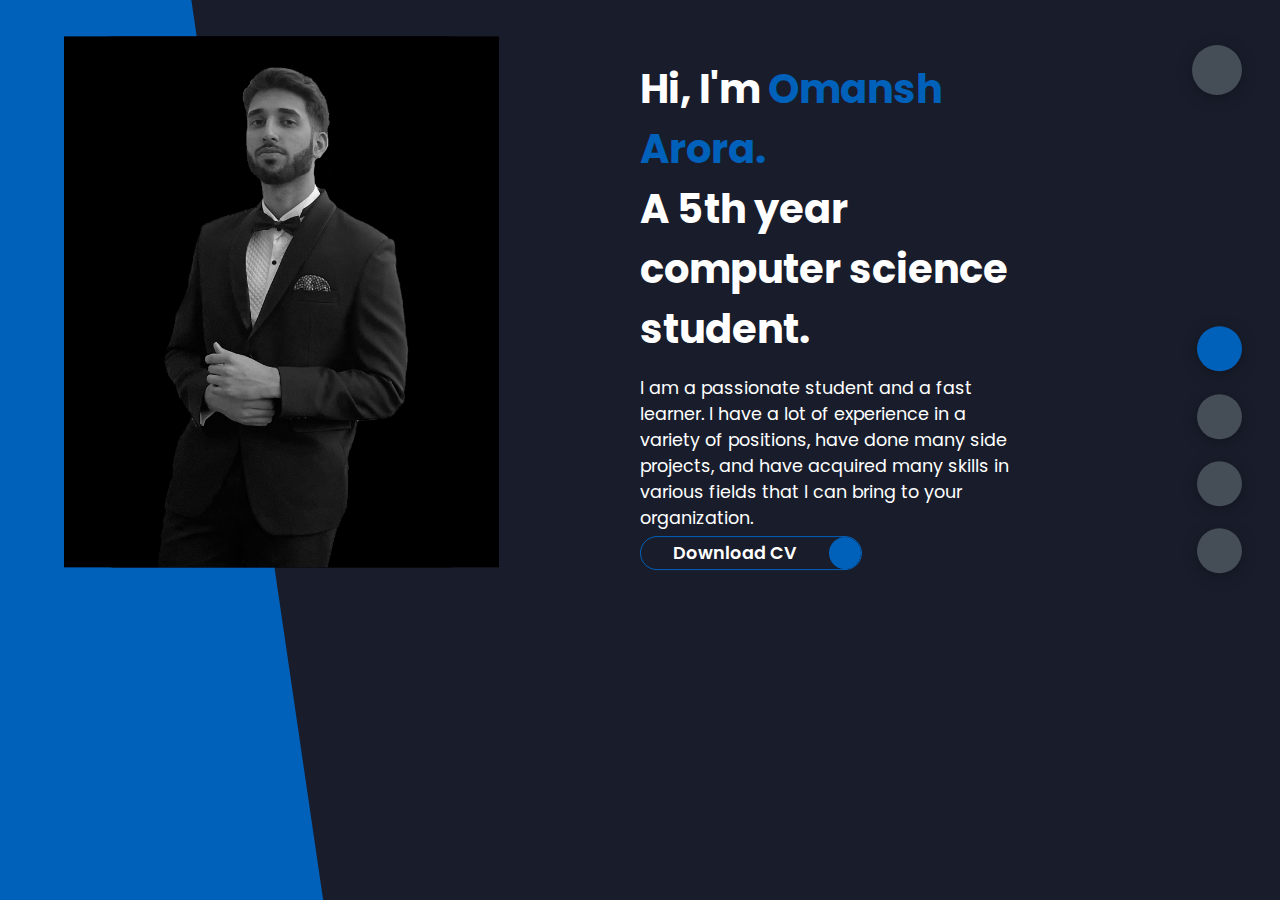
==== commit db08127d: "Update index.html" ====
--- a/index.html
+++ b/index.html
@@ -30,7 +30,7 @@
             <div class="right-header">
                 <h1 class="name">
                     Hi, I'm <span>Omansh Arora.</span><br>
-                    A 4th year computer science student.
+                    A 5th year computer science student.
                 </h1>
                 <p>
                     I am a passionate student and a fast learner. I have a lot of experience in a variety of positions,
@@ -78,26 +78,52 @@
             <h4 class="tl-title">My Experience</h4>
             <div class="timeline">
                 <div class="timeline-item">
+    <div class="tl-icon">
+        <i class="fas fa-briefcase"></i>
+    </div>
+    <p class="tl-duration">2023 - 4 months</p>
+    <h5>Software Developer Co-op<br><span> Safe Software</span></h5>
+    <p class="tl-desc">
+        - Developed and maintained Python-based plugins and transformers for the Feature Manipulation Engine (FME), enhancing data integration capabilities.
+        <br><br>
+        - Managed and upgraded the bundled Python interpreter and third-party libraries to ensure seamless compatibility across the FME ecosystem.
+        <br><br>
+        - Streamlined CI/CD pipelines for Python plugins using Jenkins, contributing to automation and efficient integration workflows.
+        <br><br>
+        - Maintained and improved the fpkgs SDK infrastructure, ensuring reliability and scalability for end-users.
+        <br><br>
+        - Collaborated with cross-functional teams to optimize FME's plugin ecosystem, driving impactful improvements to user workflows.
+    </p>
+</div>
+                <div class="timeline-item">
                     <div class="tl-icon">
                         <i class="fas fa-briefcase"></i>
                     </div>
                     <p class="tl-duration">2023 - 8 months</p>
                     <h5>Cloud DevOps Engineer Co-op<br><span> Samsung Research</span></h5>
                     <p class="tl-desc">
-                        - Designed and implemented a Python program for analyzing and fortifying AWS security groups,
-                        contributing to a more
-                        secure and compliant cloud environment.<br><br>
-                        - Engineered automated synthetic monitoring using Python and AWS Lambda, ensuring the
-                        reliability and availability
-                        of Samsung Knox’s website.<br><br>
-                        - Proficient in creating and managing infrastructure using Terraform, including the
-                        implementation of Datadog monitors
-                        for effective performance monitoring.<br><br>
-                        - Created a robust Terraform policy infrastructure using OPA and Rego to ensure that any new AWS
-                        resources created
-                        comply with security standards.<br><br>
-                        - Developed Bash scripts to automate complex tasks, streamlining operational workflows and
-                        improving overall efficiency.<br><br>
+                        - Enhanced security measures by creating an AWS Security Log analyzer with Python, resulting in
+                        a 20% tightening of
+                        security group rules.
+                        <br><br>
+                        - Built CI/CD pipelines using GitHub Actions, facilitating the migration from Jenkins and
+                        optimizing workflow
+                        processes.<br><br>
+                        - Created AWS Synthetic monitoring with Python and AWS Lambda, to monitor the availability of
+                        Samsung Knox’s
+                        website, ensuring 100% availability.<br><br>
+                        - Provisioned 50+ cloud resources with Terraform, integrating Datadog monitors for health
+                        checking.
+                        <br><br>
+                        - Implemented 2 new features in Python on a notification Slackbot used by the entire
+                        organization
+                        <br><br>
+                        - Built a robust Terraform security policy infrastructure using OPA and Rego, enhancing security
+                        measures by 40%.
+                        <br><br>
+                        - Successfully resolved and closed 50+ Jira tickets while documenting processes and procedures
+                        using Confluence. <br><br>
+
                     </p>
                 </div>
                 <div class="timeline-item">
@@ -114,8 +140,6 @@
                         API.<br><br>
                         - Built and deployed Docker containers, and created a network bridge, in order to provide a
                         secure testing environment.<br><br>
-                        that was utilized in the CI/CD pipeline and formed an integral part of the team’s routine
-                        testing processes.
                         - Adhered to AGILE principles, actively participating in weekly SPRINT meetings, fostering a
                         collaborative team
                         environment to drive progress.<br><br>
@@ -170,8 +194,6 @@
                         <div class="hover-items">
                             <h3>Bloglife</h3>
                             <p>React, Node.js, Express, AWS RDS MySQL, AWS S3, AWS EC2</p>
-                            <p><a href="https://www.thebloglife.site" target="_blank">
-                                https://www.thebloglife.site</a></p>
                             <div class="icons">
                                 <a href="https://github.com/omansh-arora/fullstackBlogApp" target="_blank" class="icon">
                                     <i class="fab fa-github"></i>
@@ -215,13 +237,14 @@
                     </div>
                     <div class="port-item">
                         <div class="img">
-                            <img src="img/python.png" alt="parent app">
-                        </div>
-                        <div class="hover-items">
-                            <h3>Python News Aggregator</h3>
-                            <p>Python, Flask</p>
-                            <div class="icons">
-                                <a href="https://github.com/omansh-arora/pythonNewsScraper" target="_blank" class="icon">
+                            <img src="img/c.png" alt="parent app">
+                        </div>
+                        <div class="hover-items">
+                            <h3>SimpleChat</h3>
+                            <p>C, POSIX</p>
+                            <div class="icons">
+                                <a href="https://github.com/omansh-arora/SimpleChatC/tree/main" target="_blank"
+                                    class="icon">
                                     <i class="fab fa-github"></i>
                                 </a>
                             </div>
@@ -376,4 +399,4 @@
     <script src="app.js"></script>
 </body>
 
-</html>+</html>
